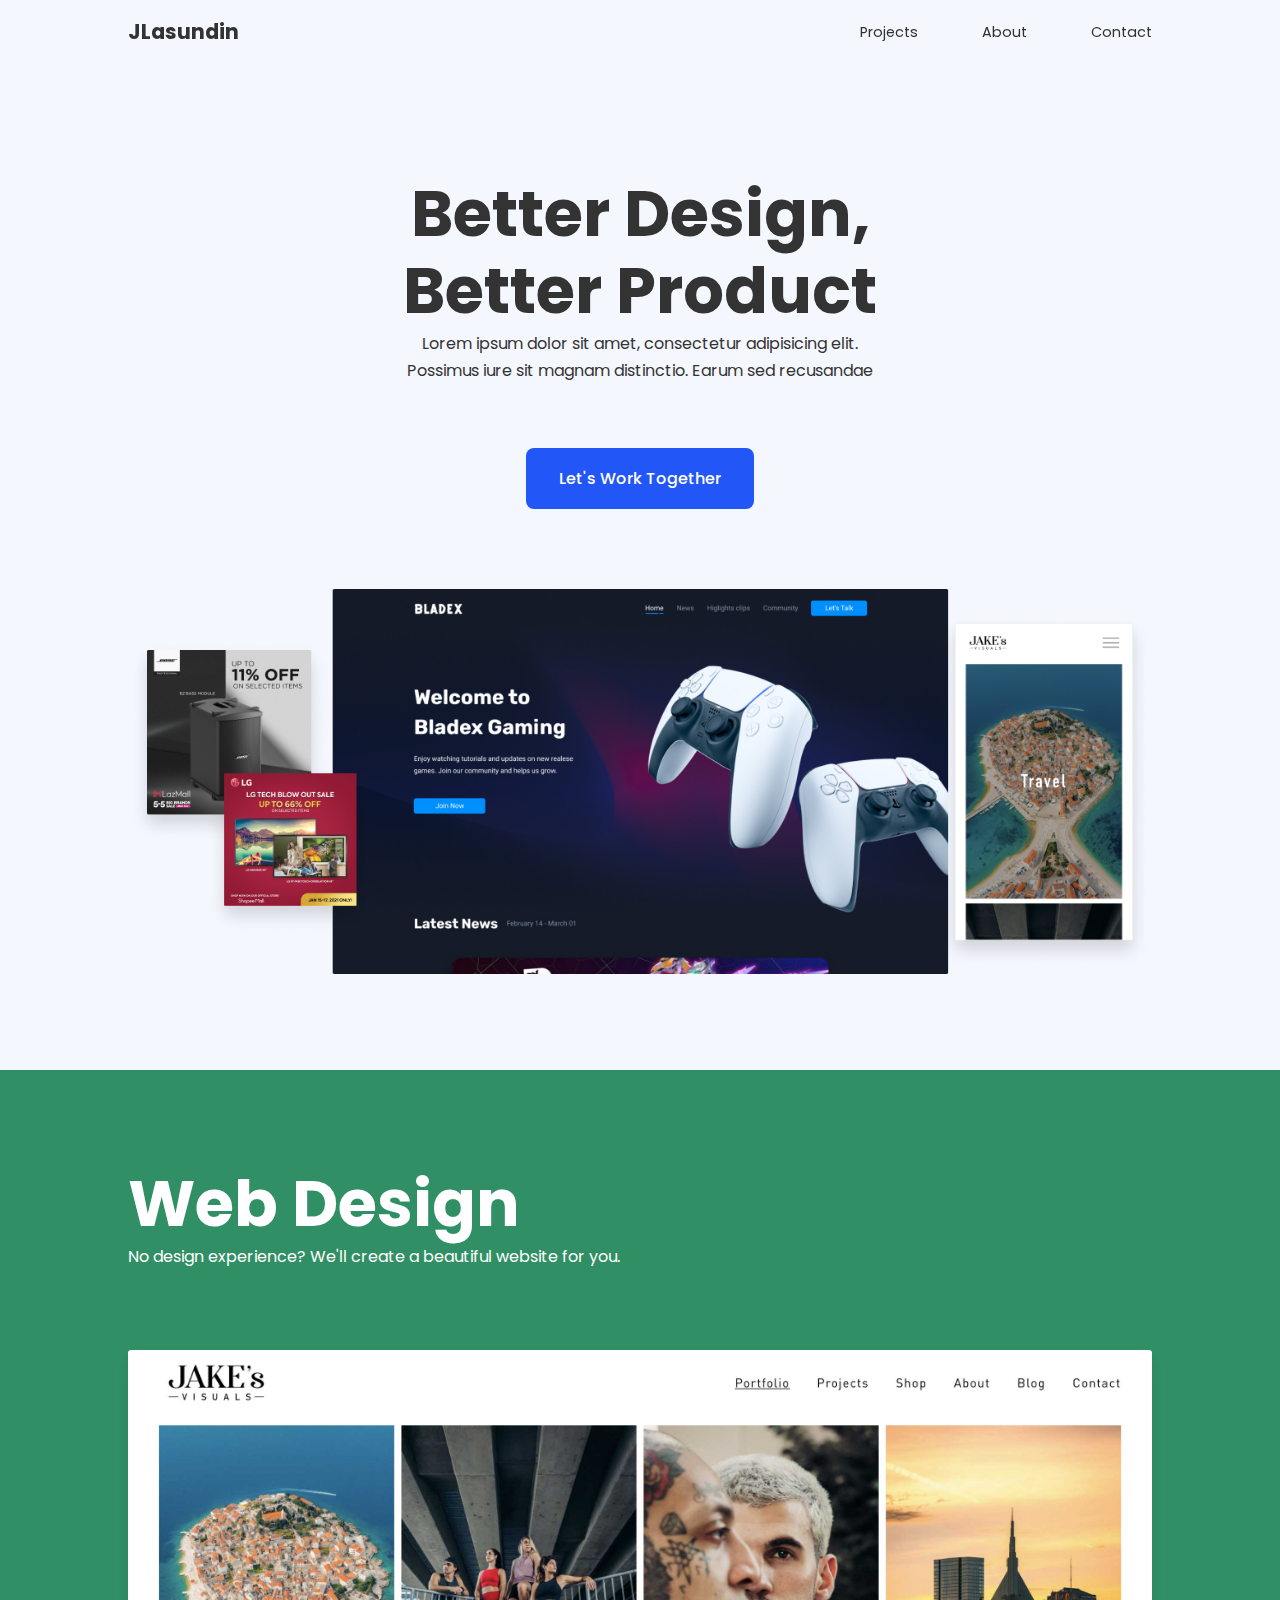
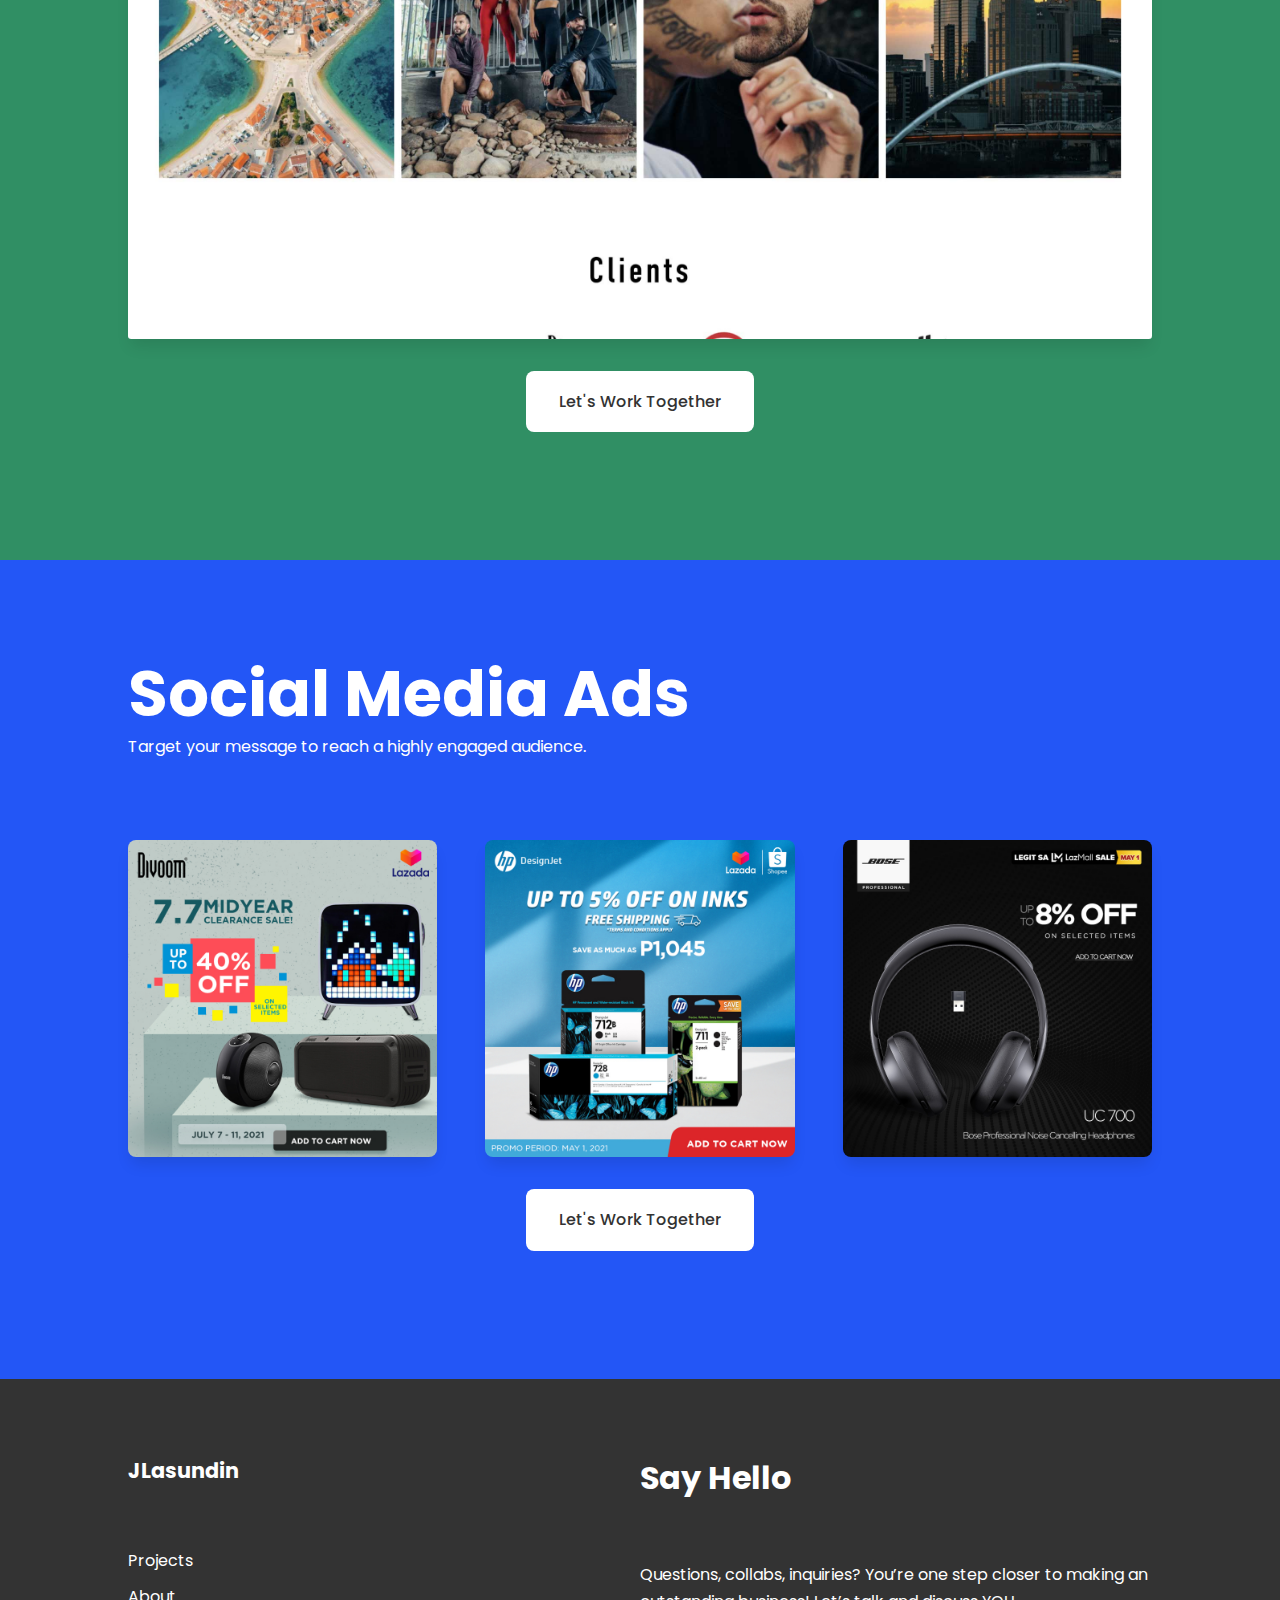
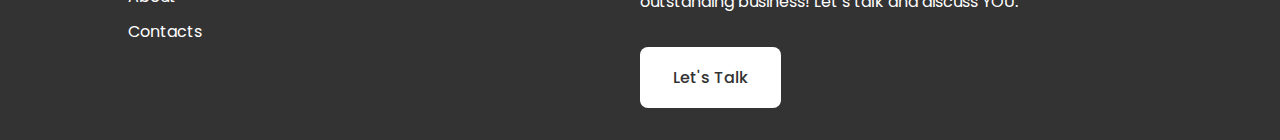
==== index.html @ a56ce5b4 "updated landing page" ====
<!DOCTYPE html>
<html lang="en">
<head>
    <meta charset="UTF-8">
    <meta http-equiv="X-UA-Compatible" content="IE=edge">
    <meta name="viewport" content="width=device-width, initial-scale=1.0">
    <title>Document</title>

<!-- Material Design Icons-->
<link rel="stylesheet" href="https://fonts.googleapis.com/css2?family=Material+Symbols+Outlined:opsz,wght,FILL,GRAD@20..48,100..700,0..1,-50..200" />

<!-- GOOGLE FONTS (POPPINS)-->
<link rel="preconnect" href="https://fonts.googleapis.com">
<link rel="preconnect" href="https://fonts.gstatic.com" crossorigin>
<link href="https://fonts.googleapis.com/css2?family=Poppins:wght@200;300;500;700;900&display=swap" rel="stylesheet">


<link rel="stylesheet" href="./style.css">
</head>
<body>
   <nav>
    <div class=" container navContainer">
        <a href="index.html"><h4>JLasundin</h4></a>
        <ul class="navMenu">
            <li><a href="pages/projects.html">Projects</a></li>
            <li><a href="pages/about.html">About</a></li>
            <li><a href="pages/contact.html">Contact</a></li>
        </ul>
        <button id="open-menu-btn">
            <span class="material-symbols-outlined">menu</span>
        </button>
        <button id="close-menu-btn">
            <span class="material-symbols-outlined">close</span>
        </button>
    </div>
   </nav>

<!--============================ END OF NAV BAR ==========================-->

<section class="heroSection">
    <div class="container heroContainer">
        <h1>Better Design,<br>Better Product</h1>
        <p>Lorem ipsum dolor sit amet, consectetur adipisicing elit.
            <br> Possimus iure sit magnam distinctio. Earum sed recusandae
        </p>
        <a href="pages/contact.html"
        class="btn btnPrimary">Let's Work Together </a>
        <img src="./images/Hero Image.png" alt="Hero Image">
        </div>
    </div>
</section>

<!--============================ END OF HEADER ==========================-->



<section class="webDesign">
    <div class="container webDesignContainer">
            <h1>Web Design</h1>
            <p>No design experience? We'll create a beautiful website for you.</p>
            <img src="./images/web-feat.jpg" alt="" >
        </div>
        <div class="btnCenter">
            <a href="pages/contact.html"
            class="btn">Let's Work Together </a>
            </div>
    </div>
</section>

<!--============================ END OF WEB DESIGN ==========================-->

<section class="socialMedia">
    <div class="container socialMedContainer">
        <div class="socialMedTitle">
            <h1>Social Media Ads</h1>
            <p>Target your message to reach a highly engaged audience.</p>
        </div>
        <div class="socialMediaCategories">
            <a href="#"> <img src="./images/social-feat-1.jpg" alt=""></a>
            <a href="#"> <img src="./images/social-feat-2.jpg" alt=""></a>
            <a href="#"> <img src="./images/social-feat-3.jpg" alt=""></a>
        </div>
        <div class="btnCenter">
        <a href="pages/contact.html"
        class="btn">Let's Work Together </a>
        </div>
    </div>
</section>

<!--============================ END OF SOCIAL MEDIA ADS ==========================-->

<footer class="footer">
    <div class="container footerContainer">
        <div class="footer-1">
            <a href="index.html" class="footerLogo"><h4>JLasundin</h4></a>
            <ul class="permalinks">
                <li><a href="./pages/projects.html">Projects</a></li>
                <li><a href="./pages/about.html">About</a></li>
                <li><a href="./pages/contact.html">Contacts</a></li>
            </ul>
        </div>
        <div class="footer-2">
            <h2>Say Hello</h2>
            <p>Questions, collabs, inquiries? You’re one step closer to making an outstanding business!
                Let’s talk and discuss YOU.</p>
            <a href="pages/contact.html" class="btn">Let's Talk</a>
        </div>
    </div>
</footer>
    <script src="./main.js"></script>
</body>
</html>
---- style.css ----
* {
    padding: 0;
    margin: 0;
    border: 0;
    outline: 0;
    text-decoration: none;
    list-style: none;
    box-sizing: border-box;
}

:root {
    --color-primary: #2356F6;
    --color-primaryLight: #5b84ff;
    --color-success: #00bf8e;
    --color-warning: #f7c94b;
    --color-danger: #f75842;
    --color-dangerVariant: rgba(247, 88, 66, 0.4);
    --color-white: #fff;
    --color-light: rgba(255, 255, 255, 0.7);
    --color-black: #333333;
    --color-bg: #F5F7FE;
    --color-bg1: #308f64;
    --color-bg2: #e1effd;

    --container-width-lg: 80%;
    --container-width-md: 90%;
    --container-width-sm: 94%;

    --transition: all 400ms ease;

}

body {
    font-family: 'Poppins', sans-serif;
    line-height: 1.7;
    color: var(--color-black);
    background: var(--color-bg);
}

.container {
    width: var(--container-width-lg);
    margin: 0 auto;
}

section {
    padding: 6rem 0;
}

section h2 {
    text-align: center;
    margin-bottom: 4rem;
}

h1, h2, h3, h4, h5 {
    line-height: 1.2;
}

h1 {
    font-size: 4rem;
}

h2 {
    font-size: 2rem;
}

h3 {
    font-size: 1.6rem;
}

h4 {
    font-size: 1.3rem;
}

h5 {
    font-size: 1rem;
}

a {
    color:  var(--color-black);
}

img {
    width: 100%;
    display: block;
    object-fit: cover;
}

.btn {
    display: inline-block;
    background-color: var(--color-white);
    color: var(--color-black);
    padding: 1rem 2rem;
    border: 1px solid transparent;
    font-weight: 500;
    border-radius: 0.5em;
    margin-top: 2rem;
    margin-bottom: 2rem;
    transition: var(--transition);
}

.btn:hover {
    background: transparent;
    color: var(--color-white);
    border-color:  var(--color-white);
}

.btnPrimary{
    background-color: var(--color-primary);
    color: var(--color-white);
    border-radius: 0.5em;
    margin-bottom: 5rem;
}

.btnPrimary:hover{
    background-color: var(--color-primaryLight);
}

/* ================================ NAVBAR ==============================*/

nav {
    background: transparent;
    width: 100%;
    height: 4rem;
    position: fixed;
    top: 0;
    z-index: 11;
}

/* change navbar style on scroll using javascript */

.window-scroll{
    background-color: var(--color-bg2);
    box-shadow: 0 1rem 2rem rgba (0, 0, 0, 0.2);
    transition: all 150ms ease;
}

.navContainer {
    height: 100%;
    display: flex;
    justify-content: space-between;
    align-items: center;
}

nav button {
    display: none;
}

.navMenu{
    display: flex;
    align-items: center;
    gap: 4rem;
}

.navMenu a {
    font-size: 0.9rem;
    transition: var(--transition);
}

.navMenu a:hover {
    color: var(--color-primary);
}

/* ====================== HEADER =======================*/

.heroSection {
    background-color: var(--color-bg);
}

.heroContainer {
    align-items: center;
    justify-content: center;
    text-align: center;
    margin-top: 5rem;
}

.heroContainer p {
    margin: 0 0 2rem;
}

/* ====================== Social Media Ads =======================*/

.socialMedia {
    background-color: var(--color-primary);
}

.socialMedTitle h1 {
    color: var(--color-white);
}

.socialMedTitle p {
    color: var(--color-white);
    margin-bottom: 5rem;
}

.socialMediaCategories {
    display: grid;
    grid-template-columns:repeat(3,1fr);
    gap: 3rem;
}

.socialMediaCategories img{
    border-radius: 0.5rem;
    box-shadow: 0px 10px 15px -3px rgba(0,0,0,0.1);
}

.socialMediaCategories img:hover{
    transform: scale(1.1);
    opacity: 0.5;
    transition: var(--transition);
}
.btnCenter {
    display: flex;
    align-items: center;
    justify-content: center;
}

/* ====================== Web Design =======================*/

.webDesign {
    background-color: var(--color-bg1);
}

.webDesignContainer h1 {
    color: var(--color-white);
}

.webDesignContainer p {
    color: var(--color-white);
    margin-bottom: 5rem;
}

.webDesignContainer img{
    border-radius: 0.2rem;
    box-shadow: 0px 10px 15px -3px rgba(0,0,0,0.1);
}

/* ====================== Footer =======================*/

.footer{
    background-color: var(--color-black);
    padding-top: 5rem;
    color: var(--color-white);
}

.footer  {
    width: 100%;
    height: 100%;
    color: var(--color-white);
}

.permalinks a{
    color: var(--color-white);
}

.permalinks a:hover{
    color: var(--color-light);
}

.permalinks li {
    margin-bottom: 0.5rem;
}

.footerContainer{
    display: grid;
    grid-template-columns: 1fr 1fr;
}

.footerLogo h4{
    color: var(--color-white);
    margin-bottom: 4rem;
}

.footer-2 h2 {
    margin-bottom: 4rem;
}

/* ==================== MEDIA QUERIES (TABLETS) ====================*/

@media screen and (max-width: 1024px) {
    .container {
        width: var(--container-width-md);
    }
    
    h1 {
        font-size: 3rem;
    }
    
    h2 {
        font-size: 2rem;
    }

    h3 {
        font-size: 1.5rem;
    }

    h4 {
        font-size: 1rem;
    }

/* ==================== NAVBAR ====================*/

    nav button {
    display: inline-block;
    background: transparent;
    font-size: 1.8rem;
    color: var(--color-black);
    cursor: pointer;
    }

    nav button#close-menu-btn {
        display: none;
    }

    .navMenu {
        position: fixed;
        top: 5rem;
        right: 5%;
        height: fit-content;
        width: 18rem;
        flex-direction: column;
        gap: 0;
        display: none;
    }

    .navMenu li {
        width: 100%;
        height: 5.8rem;
    }

    .navMenu li a {
        color: var(--color-white);
        background: var(--color-primary);
        box-shadow: 0px 10px 15px -3px rgba(0,0,0,0.1);
        width: 100%;
        height: 100%;
        display: grid;
        place-items: center;

    }

    .navMenu li a:hover {
        background: var(--color-primaryLight);
        color: var(--color-white);
    }


}

/* ==================== MEDIA QUERIES (mobile) ====================*/

@media screen and (max-width: 768px) {


    /* ==================== social media ads ====================*/

    .socialMedia {
        text-align: center;
    }

    .socialMediaCategories {
        grid-template-columns: 1fr;
        gap: 3rem;
    }

     /* ==================== web design ====================*/

     .webDesign {
        text-align: center;
    }

}
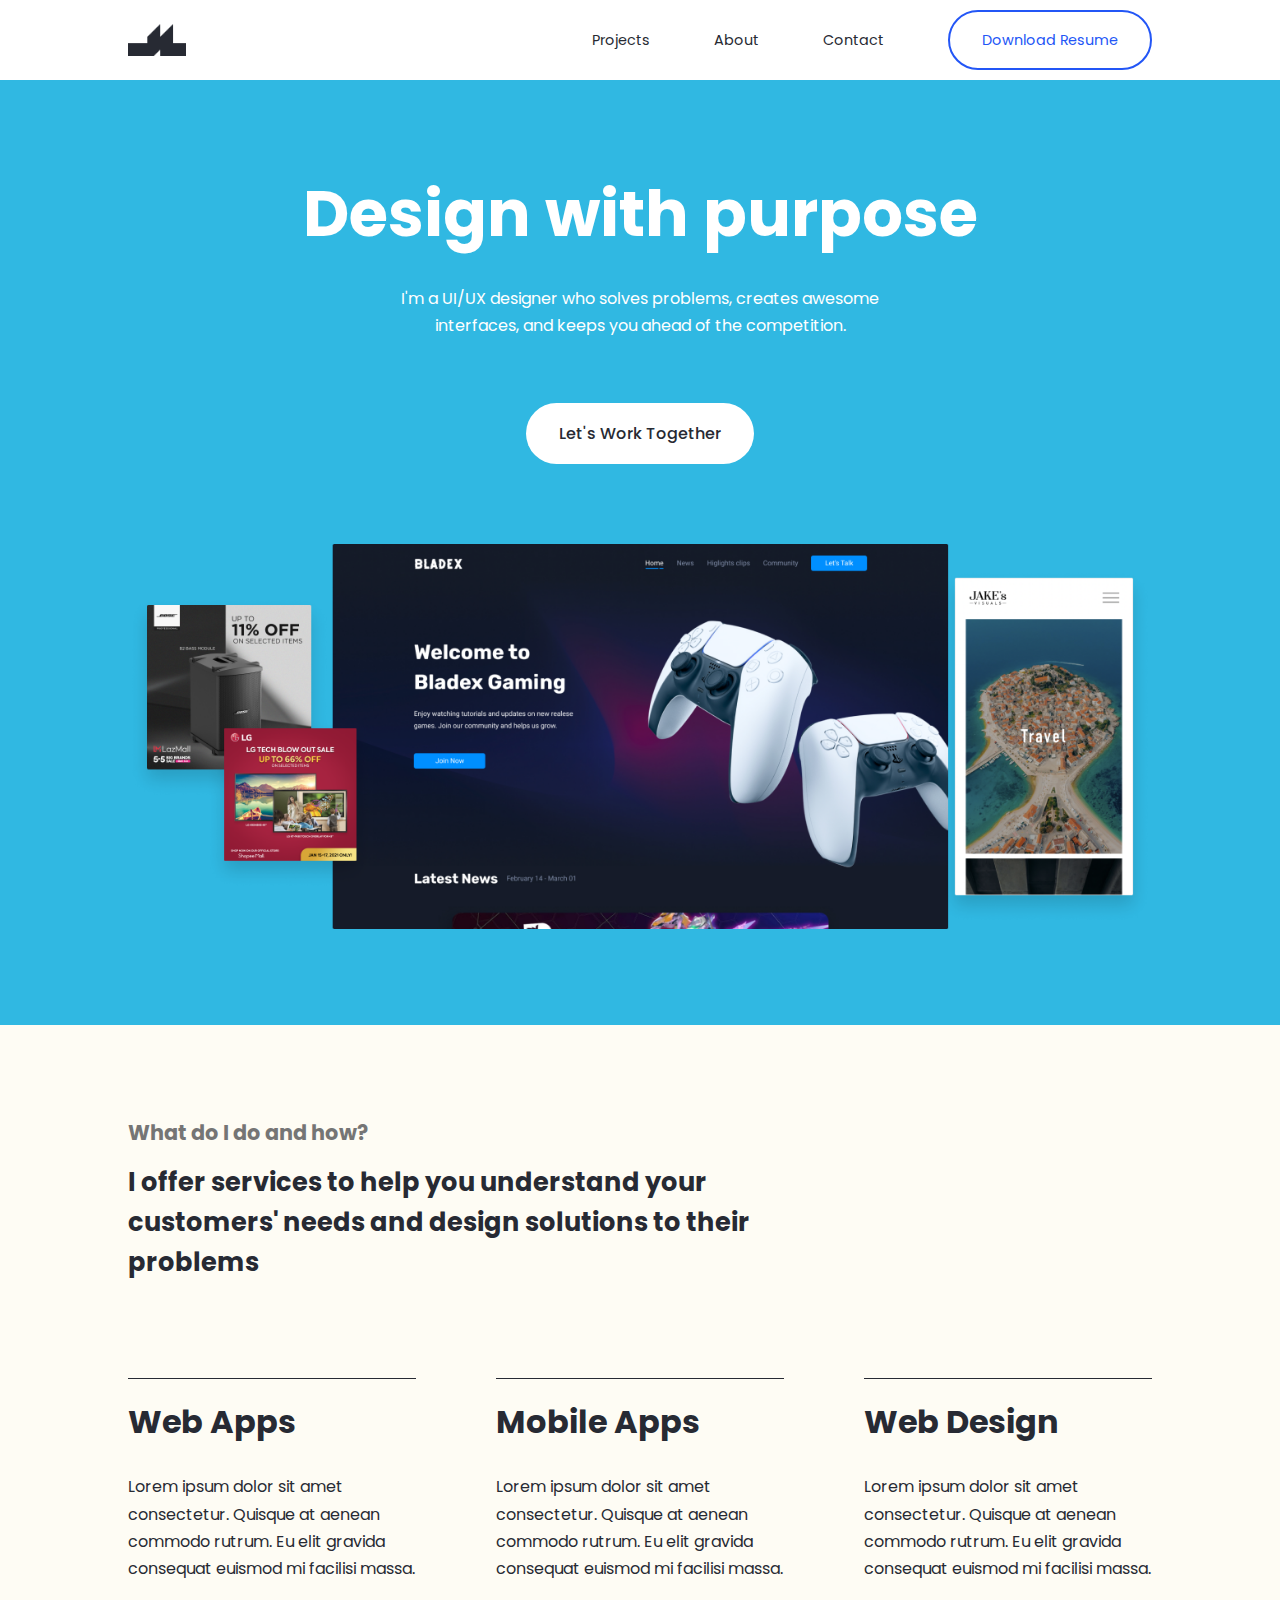
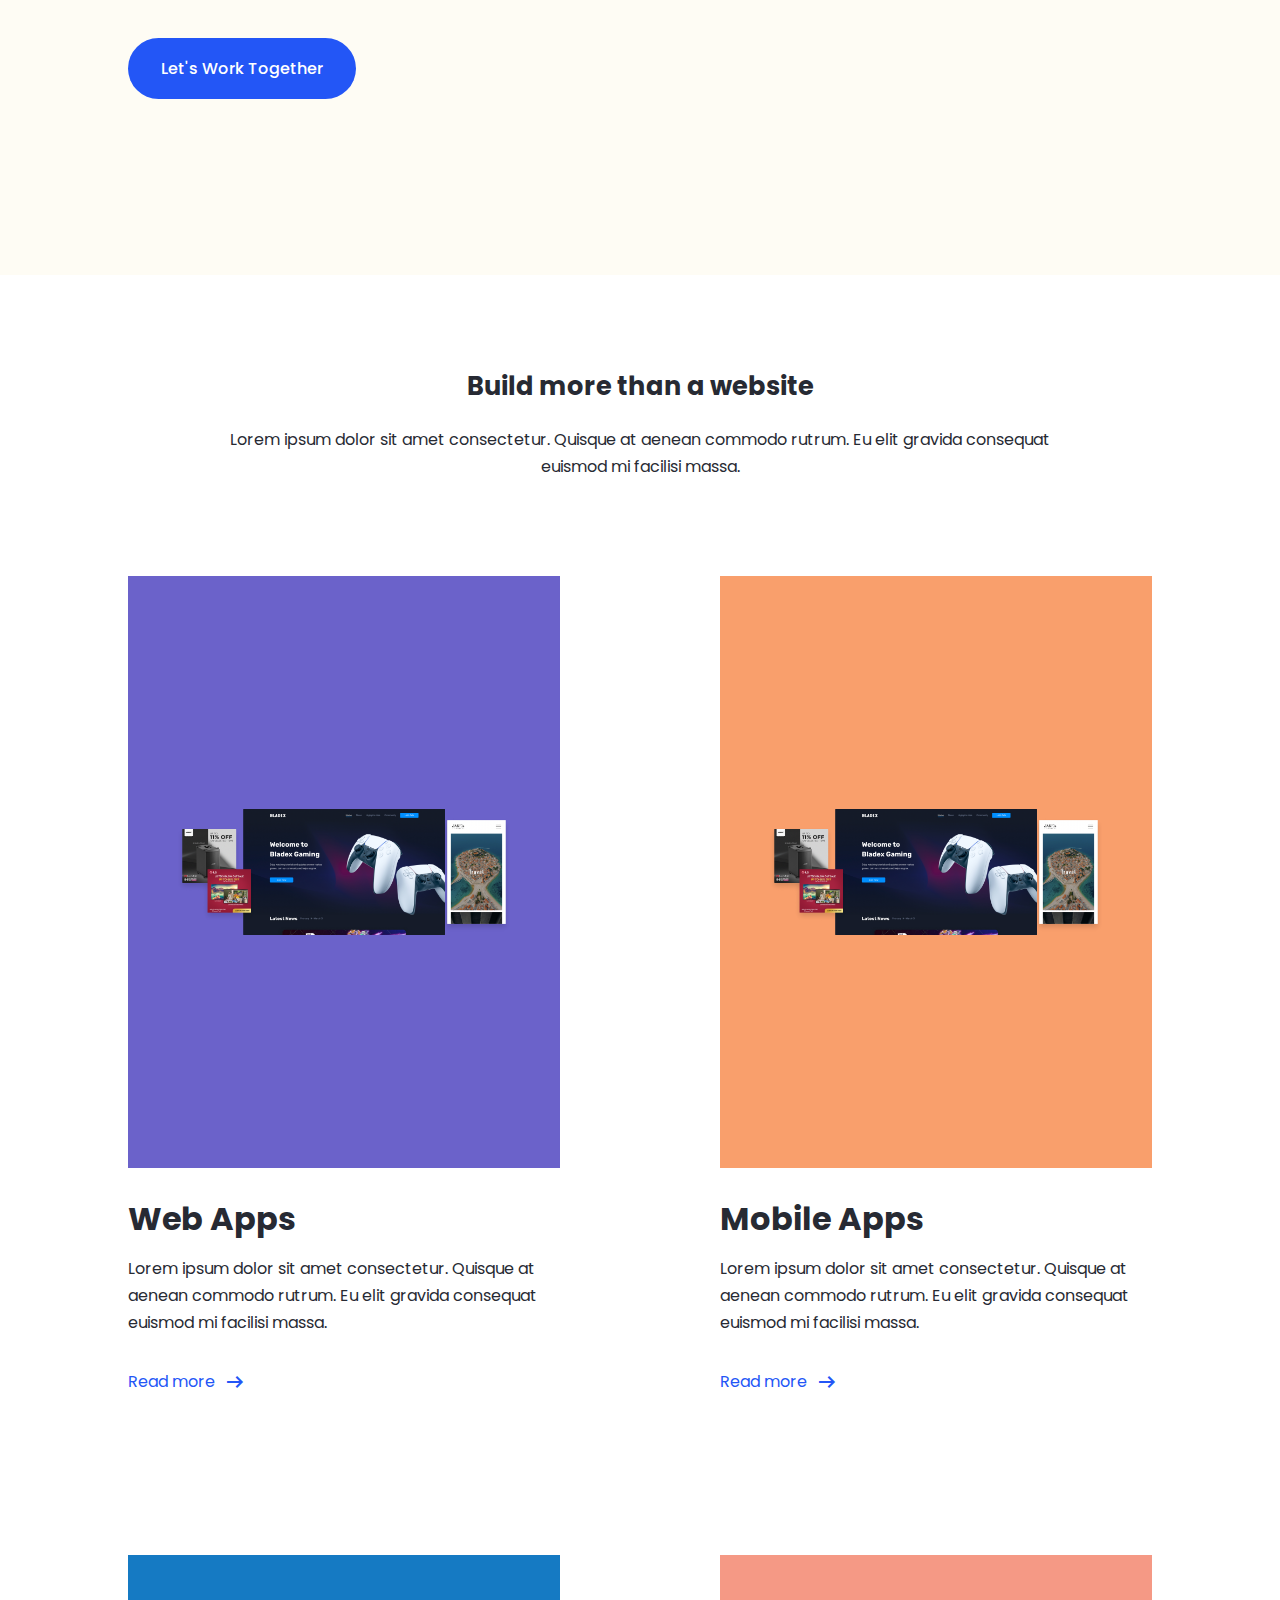
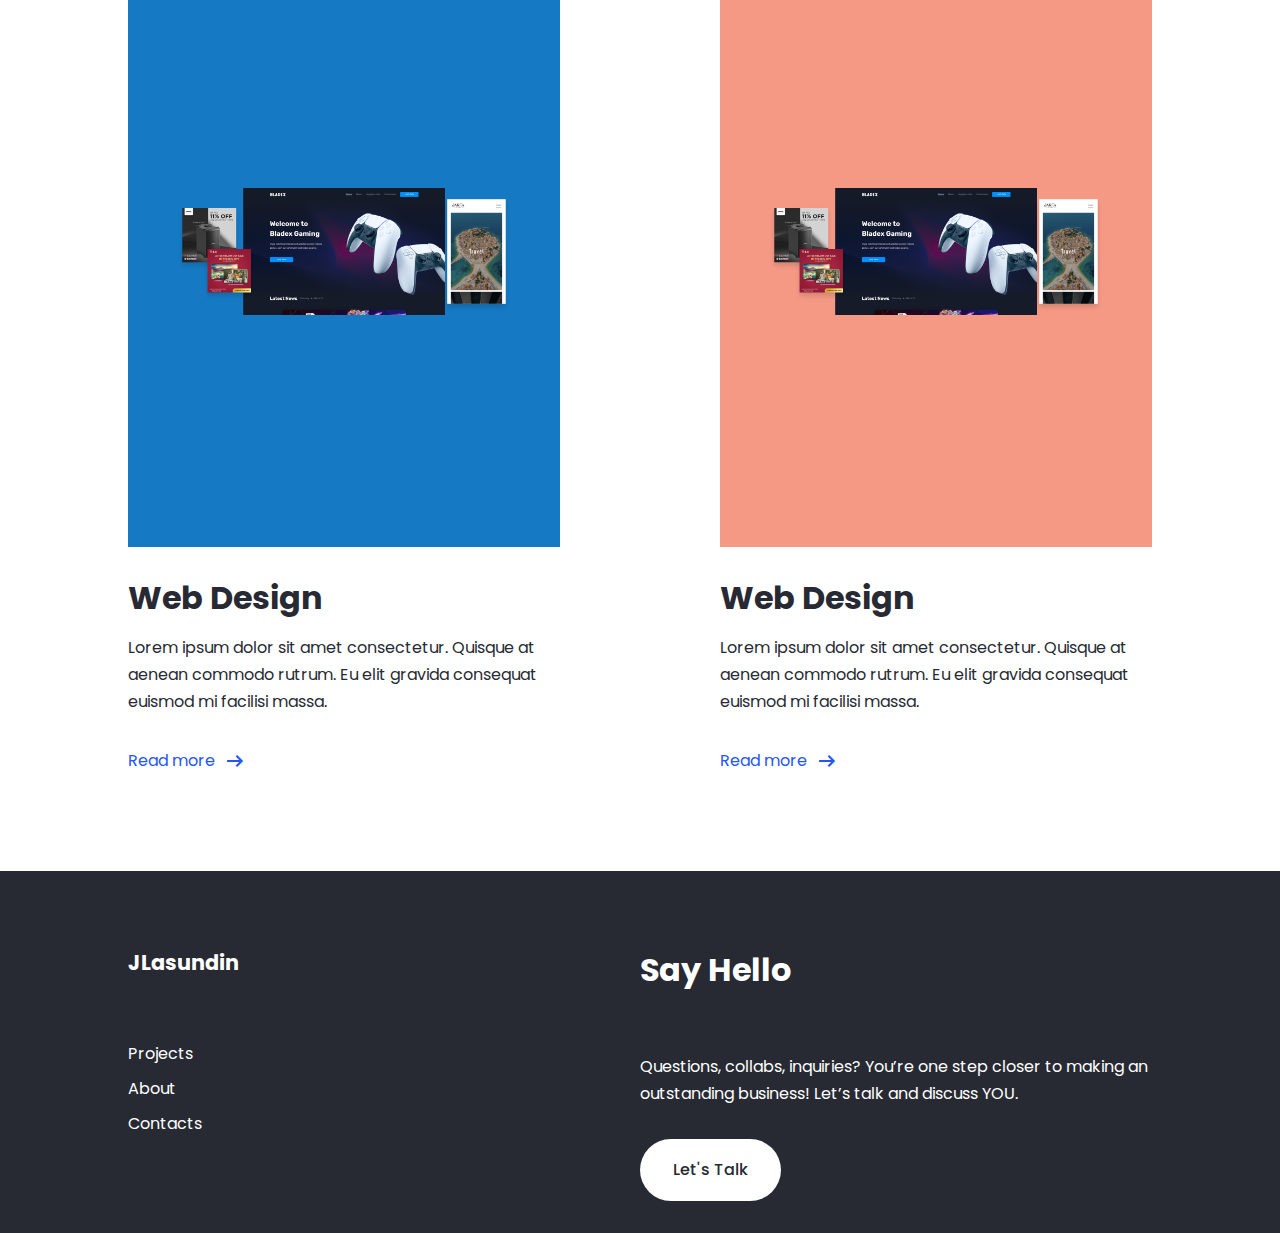
==== commit c9619095: "New Update 2023" ====
--- a/index.html
+++ b/index.html
@@ -4,7 +4,7 @@
     <meta charset="UTF-8">
     <meta http-equiv="X-UA-Compatible" content="IE=edge">
     <meta name="viewport" content="width=device-width, initial-scale=1.0">
-    <title>Document</title>
+    <title>Jude Lasundin Portfolio</title>
 
 <!-- Material Design Icons-->
 <link rel="stylesheet" href="https://fonts.googleapis.com/css2?family=Material+Symbols+Outlined:opsz,wght,FILL,GRAD@20..48,100..700,0..1,-50..200" />
@@ -20,12 +20,19 @@
 <body>
    <nav>
     <div class=" container navContainer">
-        <a href="index.html"><h4>JLasundin</h4></a>
+            <a 
+                href="index.html">
+                <img src="./images/logo.png" 
+                alt="JudeLasundin">
+            </a>
         <ul class="navMenu">
             <li><a href="pages/projects.html">Projects</a></li>
             <li><a href="pages/about.html">About</a></li>
             <li><a href="pages/contact.html">Contact</a></li>
+            <a href="Files/JONATHAN S. LASUNDIN - RESUME 1.pdf" download
+                class="btnDownload">Download Resume</a>
         </ul>
+        
         <button id="open-menu-btn">
             <span class="material-symbols-outlined">menu</span>
         </button>
@@ -39,12 +46,12 @@
 
 <section class="heroSection">
     <div class="container heroContainer">
-        <h1>Better Design,<br>Better Product</h1>
-        <p>Lorem ipsum dolor sit amet, consectetur adipisicing elit.
-            <br> Possimus iure sit magnam distinctio. Earum sed recusandae
+        <h1>Design with purpose</h1>
+        <p>I'm a UI/UX designer who solves problems, creates awesome 
+            <br>interfaces, and keeps you ahead of the competition.
         </p>
         <a href="pages/contact.html"
-        class="btn btnPrimary">Let's Work Together </a>
+        class="btn btnTertiary">Let's Work Together </a>
         <img src="./images/Hero Image.png" alt="Hero Image">
         </div>
     </div>
@@ -52,42 +59,100 @@
 
 <!--============================ END OF HEADER ==========================-->
 
+<section class="skills">
+    <div class="container skillsContainer">
+        <div class="skillsTop">
+            <h4>What do I do and how?</h4>
+            <h3>I offer services to help you understand your customers' needs and design solutions to their problems</h3>
+        </div>
+        <div class="skillsBottom">
+            <article class="skillList">
+                <h2>Web Apps</h2>
+                <p>Lorem ipsum dolor sit amet consectetur. Quisque at aenean commodo rutrum. Eu elit gravida consequat euismod mi facilisi massa. </p>
+            </article>
 
+            <article class="skillList">
+                <h2>Mobile Apps</h2>
+                <p>Lorem ipsum dolor sit amet consectetur. Quisque at aenean commodo rutrum. Eu elit gravida consequat euismod mi facilisi massa. </p>
+            </article>
 
-<section class="webDesign">
-    <div class="container webDesignContainer">
-            <h1>Web Design</h1>
-            <p>No design experience? We'll create a beautiful website for you.</p>
-            <img src="./images/web-feat.jpg" alt="" >
+            <article class="skillList">
+                <h2>Web Design</h2>
+                <p>Lorem ipsum dolor sit amet consectetur. Quisque at aenean commodo rutrum. Eu elit gravida consequat euismod mi facilisi massa. </p>
+            </article>
         </div>
-        <div class="btnCenter">
-            <a href="pages/contact.html"
-            class="btn">Let's Work Together </a>
-            </div>
+        <a href="pages/contact.html"
+        class="btn btnPrimary">Let's Work Together </a>
     </div>
 </section>
 
-<!--============================ END OF WEB DESIGN ==========================-->
 
-<section class="socialMedia">
-    <div class="container socialMedContainer">
-        <div class="socialMedTitle">
-            <h1>Social Media Ads</h1>
-            <p>Target your message to reach a highly engaged audience.</p>
+<!--============================ END OF SKILL LIST==========================-->
+
+<section class="projects">
+    <div class="container projectsContainer">
+        <div class="projectsTop">
+            <h3>Build more than a website</h3>
+            <p>Lorem ipsum dolor sit amet consectetur. Quisque at aenean commodo rutrum. Eu elit gravida consequat euismod mi facilisi massa. </p>
         </div>
-        <div class="socialMediaCategories">
-            <a href="#"> <img src="./images/social-feat-1.jpg" alt=""></a>
-            <a href="#"> <img src="./images/social-feat-2.jpg" alt=""></a>
-            <a href="#"> <img src="./images/social-feat-3.jpg" alt=""></a>
-        </div>
-        <div class="btnCenter">
-        <a href="pages/contact.html"
-        class="btn">Let's Work Together </a>
+        <div class="projectsBottom">
+
+            <article class="projectList">
+                <div class="imageWrap wrapPurple">
+                    <img src="./images/Hero Image.png" alt="Hero Image">
+                </div>
+                <h2>Web Apps</h2>
+                <p>Lorem ipsum dolor sit amet consectetur. Quisque at aenean commodo rutrum. Eu elit gravida consequat euismod mi facilisi massa. </p>
+                <a href="#">Read more
+                    <span class="material-symbols-outlined">
+                        arrow_right_alt
+                    </span>
+                </a>
+            </article>
+
+            <article class="projectList">
+                <div class="imageWrap wrapOrange">
+                    <img src="./images/Hero Image.png" alt="Hero Image">
+                </div>
+                <h2>Mobile Apps</h2>
+                <p>Lorem ipsum dolor sit amet consectetur. Quisque at aenean commodo rutrum. Eu elit gravida consequat euismod mi facilisi massa. </p>
+                <a href="#">Read more
+                    <span class="material-symbols-outlined">
+                        arrow_right_alt
+                     </span>
+                </a>
+            </article>
+
+            <article class="projectList">
+                <div class="imageWrap wrapBlue">
+                    <img src="./images/Hero Image.png" alt="Hero Image">
+                </div>
+                <h2>Web Design</h2>
+                <p>Lorem ipsum dolor sit amet consectetur. Quisque at aenean commodo rutrum. Eu elit gravida consequat euismod mi facilisi massa. </p>
+                <a href="#">Read more 
+                    <span class="material-symbols-outlined">
+                    arrow_right_alt
+                    </span> 
+                </a>
+            </article>
+
+            <article class="projectList">
+                <div class="imageWrap wrapPeach">
+                    <img src="./images/Hero Image.png" alt="Hero Image">
+                </div>
+                <h2>Web Design</h2>
+                <p>Lorem ipsum dolor sit amet consectetur. Quisque at aenean commodo rutrum. Eu elit gravida consequat euismod mi facilisi massa. </p>
+                <a href="#">Read more
+                    <span class="material-symbols-outlined">
+                        arrow_right_alt
+                    </span>
+                </a>
+            </article>
         </div>
     </div>
 </section>
 
-<!--============================ END OF SOCIAL MEDIA ADS ==========================-->
+<!--============================ END OF PROJECTS ==========================-->
 
 <footer class="footer">
     <div class="container footerContainer">
--- a/style.css
+++ b/style.css
@@ -17,9 +17,9 @@
     --color-dangerVariant: rgba(247, 88, 66, 0.4);
     --color-white: #fff;
     --color-light: rgba(255, 255, 255, 0.7);
-    --color-black: #333333;
-    --color-bg: #F5F7FE;
-    --color-bg1: #308f64;
+    --color-black: #272A33;
+    --color-bg: #30B8E2;
+    --color-bg1: #FEFCF4;
     --color-bg2: #e1effd;
 
     --container-width-lg: 80%;
@@ -44,11 +44,6 @@
 
 section {
     padding: 6rem 0;
-}
-
-section h2 {
-    text-align: center;
-    margin-bottom: 4rem;
 }
 
 h1, h2, h3, h4, h5 {
@@ -92,7 +87,7 @@
     padding: 1rem 2rem;
     border: 1px solid transparent;
     font-weight: 500;
-    border-radius: 0.5em;
+    border-radius: 50em;
     margin-top: 2rem;
     margin-bottom: 2rem;
     transition: var(--transition);
@@ -107,7 +102,7 @@
 .btnPrimary{
     background-color: var(--color-primary);
     color: var(--color-white);
-    border-radius: 0.5em;
+    border-radius: 50em;
     margin-bottom: 5rem;
 }
 
@@ -115,12 +110,36 @@
     background-color: var(--color-primaryLight);
 }
 
+.btnSecondary{
+    background-color: var(--color-primary);
+    color: var(--color-white);
+    border-radius: 50em;
+    margin-bottom: 5rem;
+    margin-bottom: 5rem;
+}
+
+.btnSecondary:hover{
+    background-color: var(--color-primaryLight);
+}
+
+.btnTertiary{
+    background-color: var(--color-white);
+    color: var(--color-black);
+    border-radius: 50em;
+    margin-bottom: 5rem;
+}
+
+.btnTertiary:hover{
+    background-color: var(--color-primaryLight);
+}
+
+
 /* ================================ NAVBAR ==============================*/
 
 nav {
-    background: transparent;
+    background-color: var(--color-white);
     width: 100%;
-    height: 4rem;
+    height: 5rem;
     position: fixed;
     top: 0;
     z-index: 11;
@@ -139,6 +158,8 @@
     display: flex;
     justify-content: space-between;
     align-items: center;
+    padding-top: 1rem;
+    padding-bottom: 1rem;
 }
 
 nav button {
@@ -156,14 +177,43 @@
     transition: var(--transition);
 }
 
-.navMenu a:hover {
+.navMenu li :hover {
     color: var(--color-primary);
 }
 
-/* ====================== HEADER =======================*/
+.navContainer img{
+    height: 2rem;
+}
+
+
+.btnDownload {
+    border-color: var(--color-primary);
+    border-style: solid;
+    border-width: 2px;
+    background-color: transparent;
+    color: var(--color-primary);
+    padding: 1rem 2rem;
+    border-radius: 50em;
+    transition: var(--transition);
+}
+
+.btnDownload:hover {
+    background-color: var(--color-primary);
+}
+
+.btnDownload a:hover {
+    color: var(--color-white);
+}
+
+
+/* ====================== Hero Section =======================*/
 
 .heroSection {
     background-color: var(--color-bg);
+}
+
+.heroSection h1, p{
+    color: var(--color-white);
 }
 
 .heroContainer {
@@ -174,65 +224,108 @@
 }
 
 .heroContainer p {
-    margin: 0 0 2rem;
-}
-
-/* ====================== Social Media Ads =======================*/
-
-.socialMedia {
-    background-color: var(--color-primary);
-}
-
-.socialMedTitle h1 {
-    color: var(--color-white);
-}
-
-.socialMedTitle p {
-    color: var(--color-white);
-    margin-bottom: 5rem;
-}
-
-.socialMediaCategories {
+    margin: 2rem 0 2rem;
+}
+
+/* ====================== Skills Section =======================*/
+
+.skills {
+    background-color: var(--color-bg1);
+}
+
+.skills p {
+    color: var(--color-black);
+}
+
+.skills h3 {
+    margin-bottom: 6rem;
+    line-height: 2.5rem;
+}
+
+.skills h4 {
+    margin-bottom: 1rem;
+    color:#757575;
+}
+.skills h2{
+    margin-bottom: 2rem;
+}
+.skillsTop {
+    width: 70%;
+}
+
+.skillsBottom {
     display: grid;
-    grid-template-columns:repeat(3,1fr);
-    gap: 3rem;
-}
-
-.socialMediaCategories img{
-    border-radius: 0.5rem;
-    box-shadow: 0px 10px 15px -3px rgba(0,0,0,0.1);
-}
-
-.socialMediaCategories img:hover{
-    transform: scale(1.1);
-    opacity: 0.5;
-    transition: var(--transition);
-}
-.btnCenter {
+    grid-template-columns: repeat(3,1fr);
+    gap: 5rem;
+}
+
+.skillList {
+    border-top: 1.5px solid var(--color-black);
+    padding-top: 1.5rem;
+    padding-bottom: 1.5rem;
+}
+
+/* ====================== Projects Section =======================*/
+
+.projects {
+    background-color: var(--color-white);
+}
+
+.projects p {
+    color: var(--color-black);
+    margin: 1rem 0;
+}
+
+.projectList a {
+    display: flex;
+    margin-top: 2rem;
+    color: var(--color-primary);
+    align-items: center;
+    gap: 0.5rem;
+}
+
+.projectsTop {
+    text-align: center;
+    padding: 0 5rem 5rem;
+}
+
+.projectsTop h3 {
+    margin-bottom: 1.5rem;
+}
+
+.projectsBottom {
+    display: grid;
+    grid-template-columns: repeat(2,1fr);
+    gap: 10rem;
+}
+
+.imageWrap {
     display: flex;
     align-items: center;
-    justify-content: center;
-}
-
-/* ====================== Web Design =======================*/
-
-.webDesign {
-    background-color: var(--color-bg1);
-}
-
-.webDesignContainer h1 {
-    color: var(--color-white);
-}
-
-.webDesignContainer p {
-    color: var(--color-white);
-    margin-bottom: 5rem;
-}
-
-.webDesignContainer img{
-    border-radius: 0.2rem;
-    box-shadow: 0px 10px 15px -3px rgba(0,0,0,0.1);
-}
+    width: 100%;
+    height: 37rem;
+    padding: 3rem 3rem;
+    background-color: #00bf8e;
+    margin-bottom: 2rem;
+}
+
+.wrapPurple {
+    background-color: #6B62CA;
+}
+
+.wrapOrange {
+    background-color: #F99F6C;
+}
+
+.wrapBlue {
+    background-color: #157AC3;
+}
+
+.wrapPeach{
+    background-color: #F59985;
+}
+
+
 
 /* ====================== Footer =======================*/
 
@@ -346,6 +439,10 @@
 
 }
 
+
+
+
+
 /* ==================== MEDIA QUERIES (mobile) ====================*/
 
 @media screen and (max-width: 768px) {
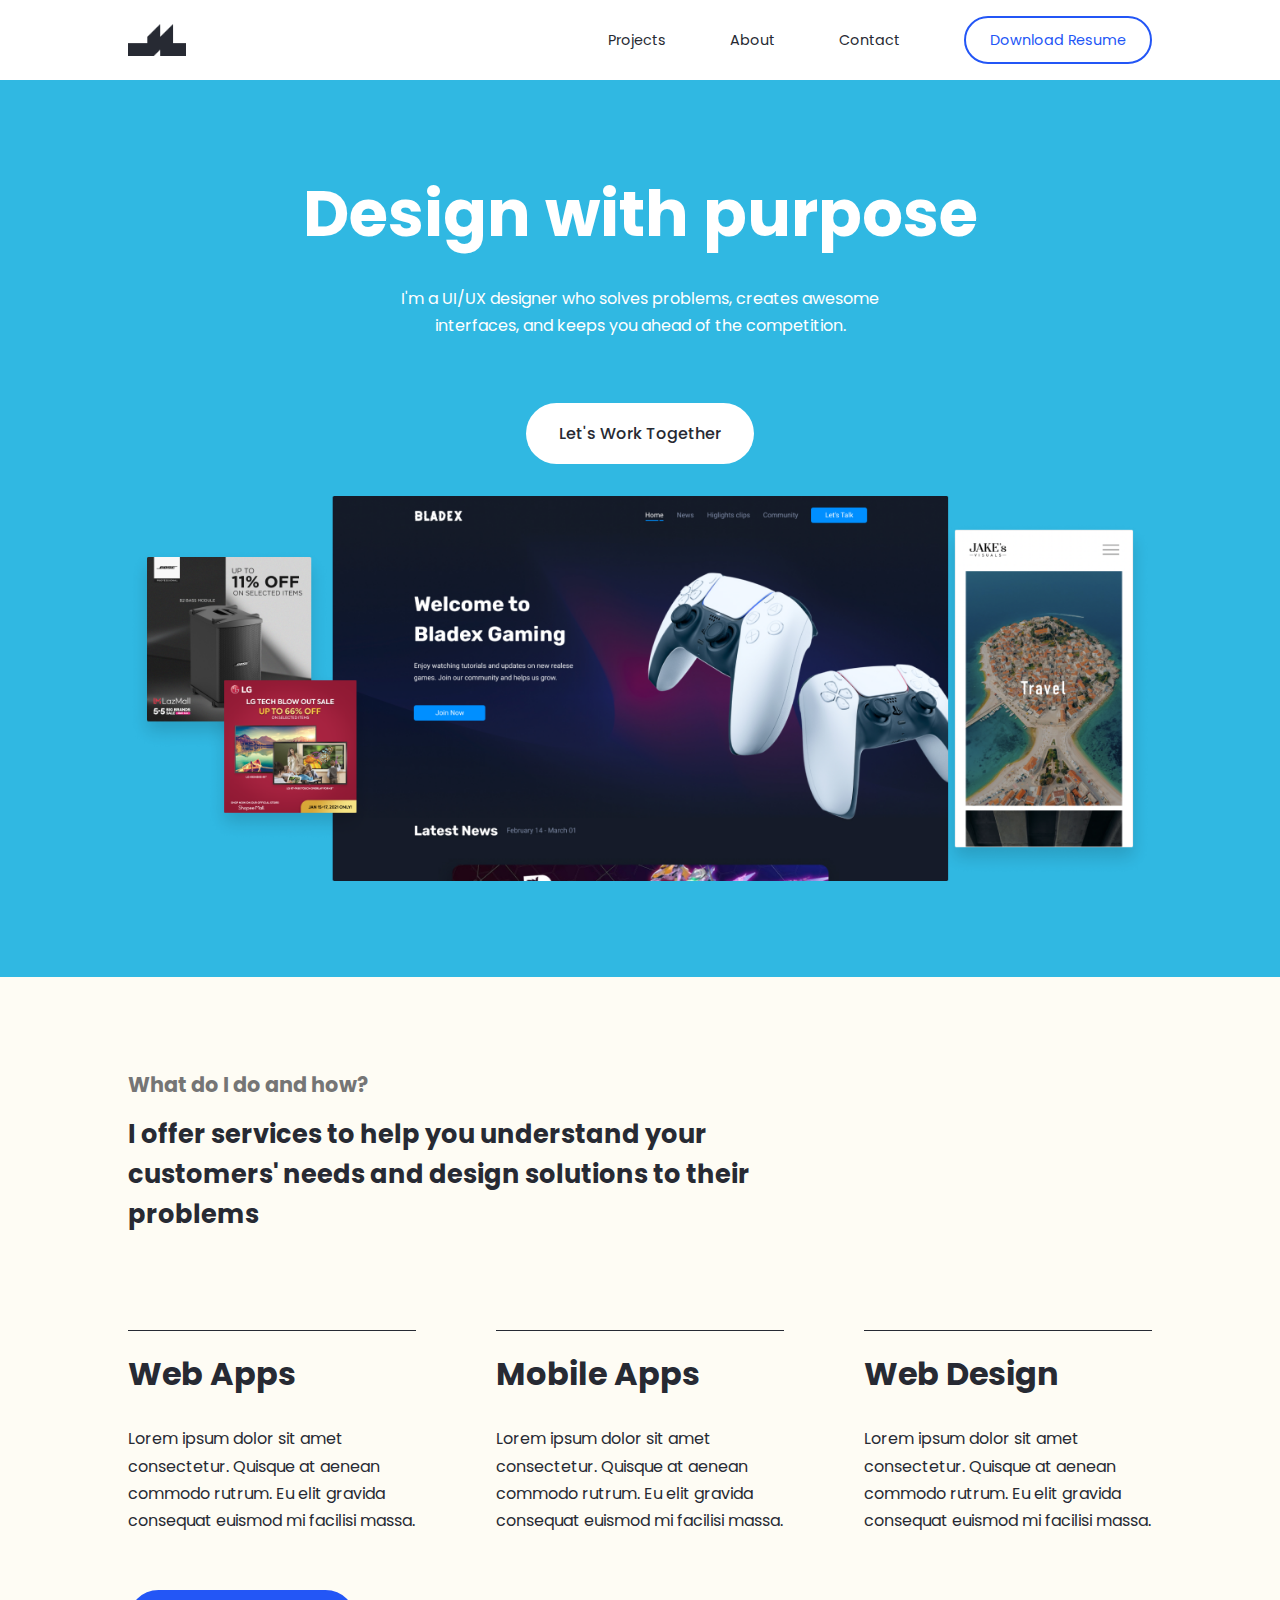
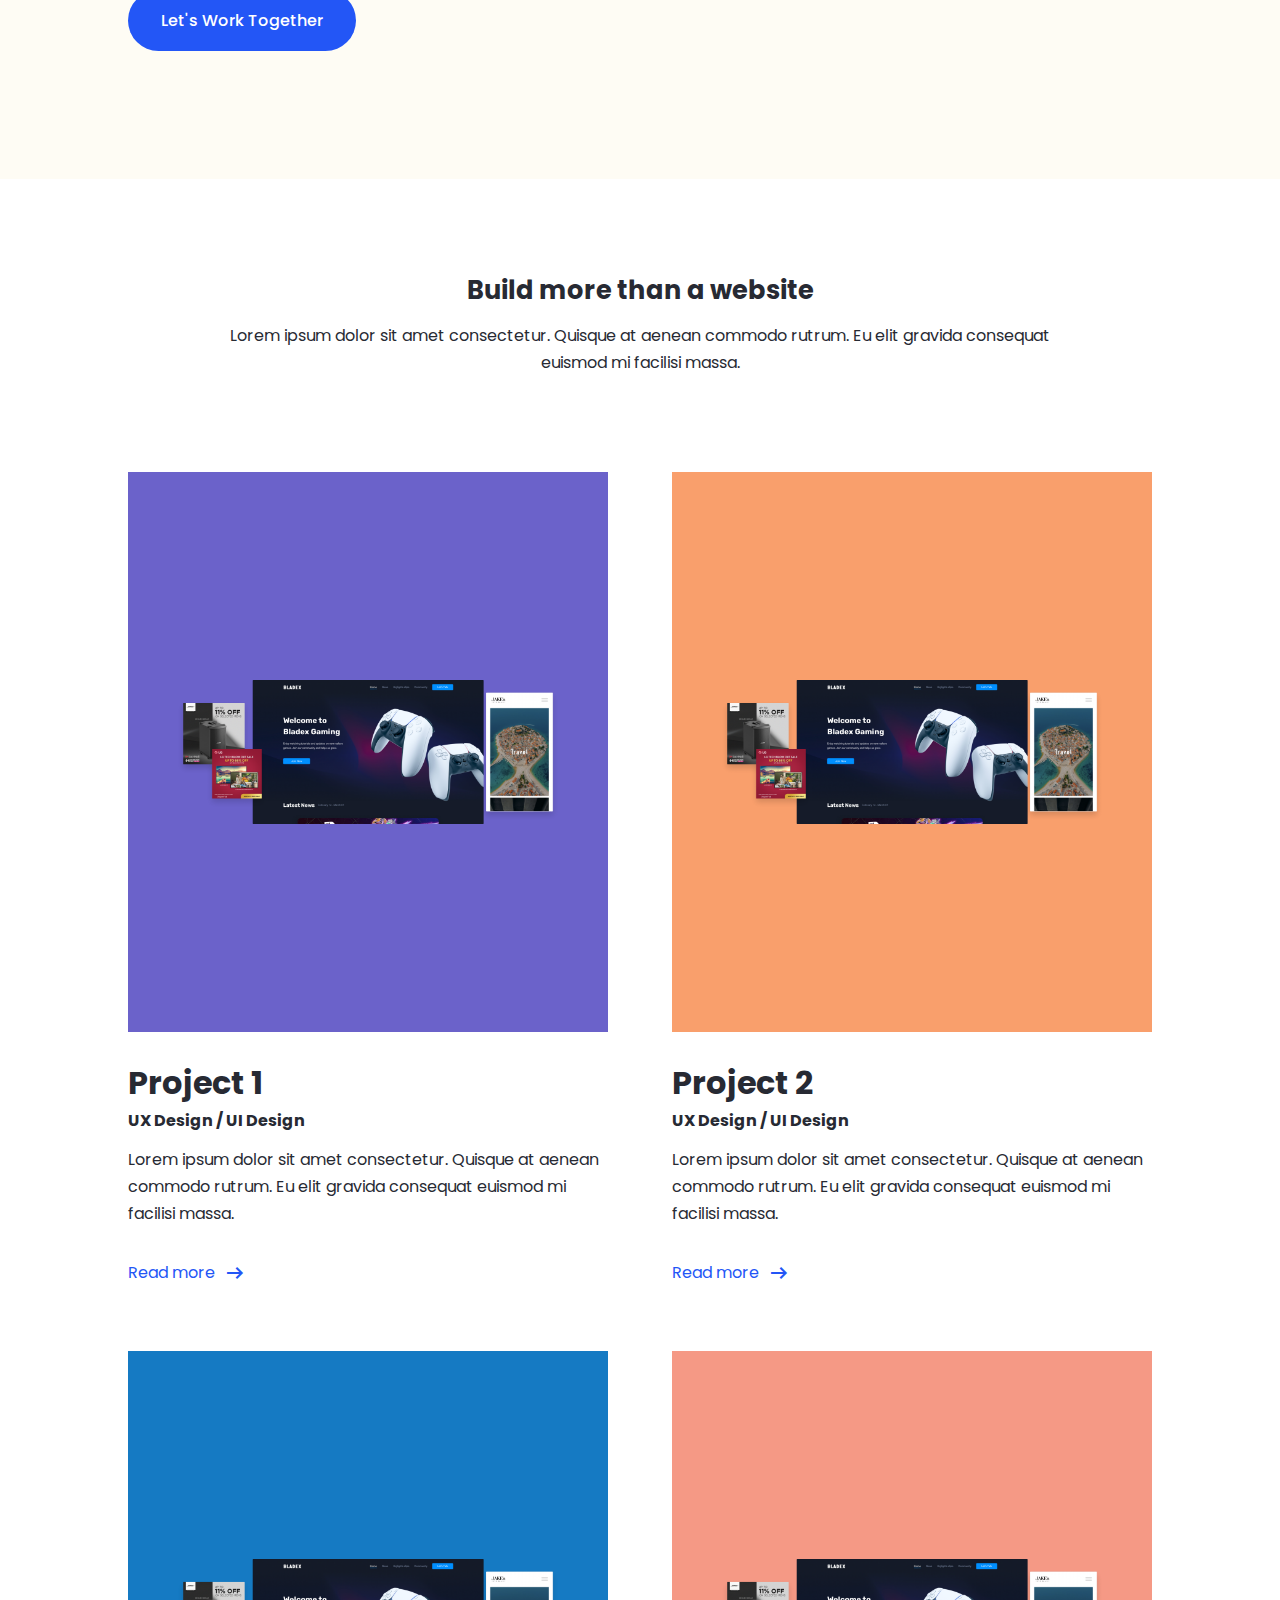
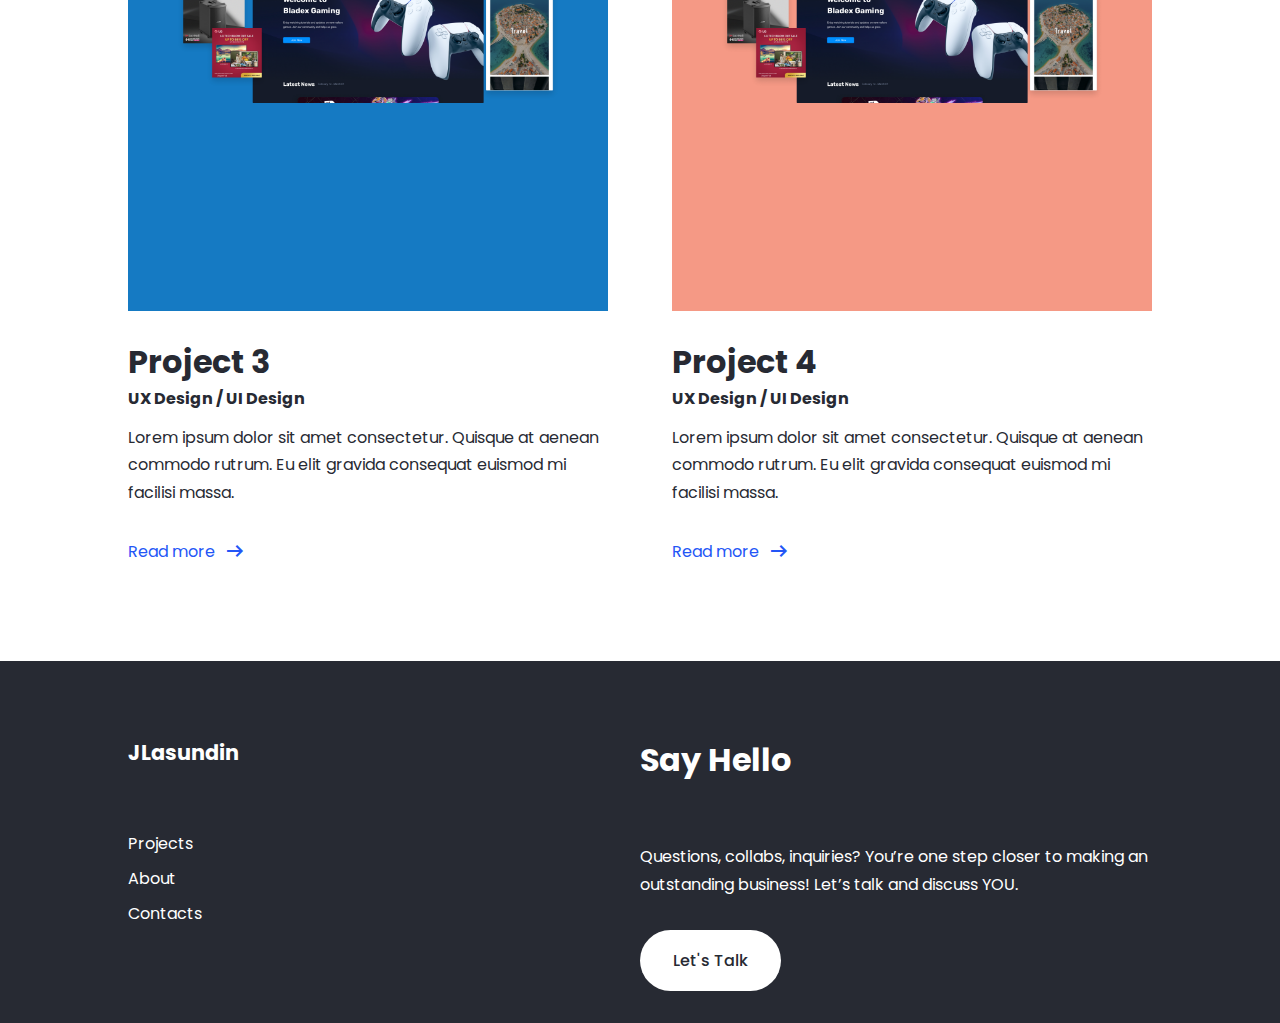
==== commit 91f2ce93: "Fixed Download Button" ====
--- a/index.html
+++ b/index.html
@@ -101,7 +101,8 @@
                 <div class="imageWrap wrapPurple">
                     <img src="./images/Hero Image.png" alt="Hero Image">
                 </div>
-                <h2>Web Apps</h2>
+                <h2>Project 1</h2>
+                <h5>UX Design / UI Design</h5>
                 <p>Lorem ipsum dolor sit amet consectetur. Quisque at aenean commodo rutrum. Eu elit gravida consequat euismod mi facilisi massa. </p>
                 <a href="#">Read more
                     <span class="material-symbols-outlined">
@@ -114,7 +115,8 @@
                 <div class="imageWrap wrapOrange">
                     <img src="./images/Hero Image.png" alt="Hero Image">
                 </div>
-                <h2>Mobile Apps</h2>
+                <h2>Project 2</h2>
+                <h5>UX Design / UI Design</h5>
                 <p>Lorem ipsum dolor sit amet consectetur. Quisque at aenean commodo rutrum. Eu elit gravida consequat euismod mi facilisi massa. </p>
                 <a href="#">Read more
                     <span class="material-symbols-outlined">
@@ -127,7 +129,8 @@
                 <div class="imageWrap wrapBlue">
                     <img src="./images/Hero Image.png" alt="Hero Image">
                 </div>
-                <h2>Web Design</h2>
+                <h2>Project 3</h2>
+                <h5>UX Design / UI Design</h5>
                 <p>Lorem ipsum dolor sit amet consectetur. Quisque at aenean commodo rutrum. Eu elit gravida consequat euismod mi facilisi massa. </p>
                 <a href="#">Read more 
                     <span class="material-symbols-outlined">
@@ -140,7 +143,8 @@
                 <div class="imageWrap wrapPeach">
                     <img src="./images/Hero Image.png" alt="Hero Image">
                 </div>
-                <h2>Web Design</h2>
+                <h2>Project 4</h2>
+                <h5>UX Design / UI Design</h5>
                 <p>Lorem ipsum dolor sit amet consectetur. Quisque at aenean commodo rutrum. Eu elit gravida consequat euismod mi facilisi massa. </p>
                 <a href="#">Read more
                     <span class="material-symbols-outlined">
--- a/style.css
+++ b/style.css
@@ -102,8 +102,6 @@
 .btnPrimary{
     background-color: var(--color-primary);
     color: var(--color-white);
-    border-radius: 50em;
-    margin-bottom: 5rem;
 }
 
 .btnPrimary:hover{
@@ -113,9 +111,6 @@
 .btnSecondary{
     background-color: var(--color-primary);
     color: var(--color-white);
-    border-radius: 50em;
-    margin-bottom: 5rem;
-    margin-bottom: 5rem;
 }
 
 .btnSecondary:hover{
@@ -125,13 +120,29 @@
 .btnTertiary{
     background-color: var(--color-white);
     color: var(--color-black);
-    border-radius: 50em;
-    margin-bottom: 5rem;
 }
 
 .btnTertiary:hover{
     background-color: var(--color-primaryLight);
 }
+
+
+.btnDownload {
+    border-color: var(--color-primary);
+    border-style: solid;
+    border-width: 2px;
+    background-color: transparent;
+    color: var(--color-primary);
+    padding: 0.625rem 1.5rem;
+    border-radius: 50em;
+    transition: var(--transition);
+}
+
+.btnDownload:hover {
+    background-color: var(--color-primary);
+    color: var(--color-white);
+}
+
 
 
 /* ================================ NAVBAR ==============================*/
@@ -177,7 +188,7 @@
     transition: var(--transition);
 }
 
-.navMenu li :hover {
+.navMenu li a:hover {
     color: var(--color-primary);
 }
 
@@ -185,25 +196,6 @@
     height: 2rem;
 }
 
-
-.btnDownload {
-    border-color: var(--color-primary);
-    border-style: solid;
-    border-width: 2px;
-    background-color: transparent;
-    color: var(--color-primary);
-    padding: 1rem 2rem;
-    border-radius: 50em;
-    transition: var(--transition);
-}
-
-.btnDownload:hover {
-    background-color: var(--color-primary);
-}
-
-.btnDownload a:hover {
-    color: var(--color-white);
-}
 
 
 /* ====================== Hero Section =======================*/
@@ -284,13 +276,17 @@
     gap: 0.5rem;
 }
 
+.projectList a:hover {
+    color: var(--color-primaryLight);
+}
+
 .projectsTop {
     text-align: center;
     padding: 0 5rem 5rem;
 }
 
-.projectsTop h3 {
-    margin-bottom: 1.5rem;
+.projectsTop h3, h2 {
+    margin-bottom: 0.5rem;
 }
 
 .projectsBottom {
@@ -304,6 +300,7 @@
     align-items: center;
     width: 100%;
     height: 37rem;
+    max-height: 37em;
     padding: 3rem 3rem;
     background-color: #00bf8e;
     margin-bottom: 2rem;
@@ -437,6 +434,38 @@
     }
 
 
+    .btnDownload {
+        background-color: var(--color-primary);
+        color: var(--color-white);
+        border-radius: 0;
+        transition: var(--transition);
+        width: 100%;
+        height: 5.8rem;
+        display: flex;
+        justify-content: center;
+        align-items: center;
+    }
+    
+
+}
+
+
+
+ /* ==================== Projects====================*/
+
+
+.projectsBottom {
+    display: grid;
+    grid-template-columns: repeat(2,1fr);
+    gap: 4rem;
+}
+
+.imageWrap {
+    display: flex;
+    align-items: center;
+    width: 100%;
+    height: 35rem;
+    padding: 3rem 3rem;
 }
 
 
@@ -448,21 +477,54 @@
 @media screen and (max-width: 768px) {
 
 
-    /* ==================== social media ads ====================*/
-
-    .socialMedia {
+    /* ==================== NavBar ====================*/
+    .btnDownload {
+        background-color: var(--color-primary);
+        color: var(--color-white);
+        border-radius: 0;
+        transition: var(--transition);
+        width: 100%;
+        height: 5.8rem;
+        display: flex;
+        justify-content: center;
+        align-items: center;
+    }
+
+    /* ==================== Skills ====================*/
+
+    .skills {
         text-align: center;
-    }
-
-    .socialMediaCategories {
-        grid-template-columns: 1fr;
-        gap: 3rem;
-    }
-
-     /* ==================== web design ====================*/
-
-     .webDesign {
-        text-align: center;
-    }
-
-}
+        align-items: center;
+        justify-content: center;
+    }
+
+    .skillsTop {
+        width: 100%;
+    }
+    
+    .skillsBottom {
+        display: grid;
+        grid-template-columns: repeat(1,1fr);
+        gap: 5rem;
+    }
+    
+    .skillList {
+        border-top: 1.5px solid var(--color-black);
+        padding-top: 1.5rem;
+        padding-bottom: 1.5rem;
+    }
+
+     /* ==================== Projects ====================*/
+
+     .projectsBottom {
+        display: grid;
+        grid-template-columns: repeat(1,1fr);
+        gap: 5rem;
+    }
+    
+    .imageWrap {
+        width: 100%;
+        height: 30rem;
+    }
+
+}
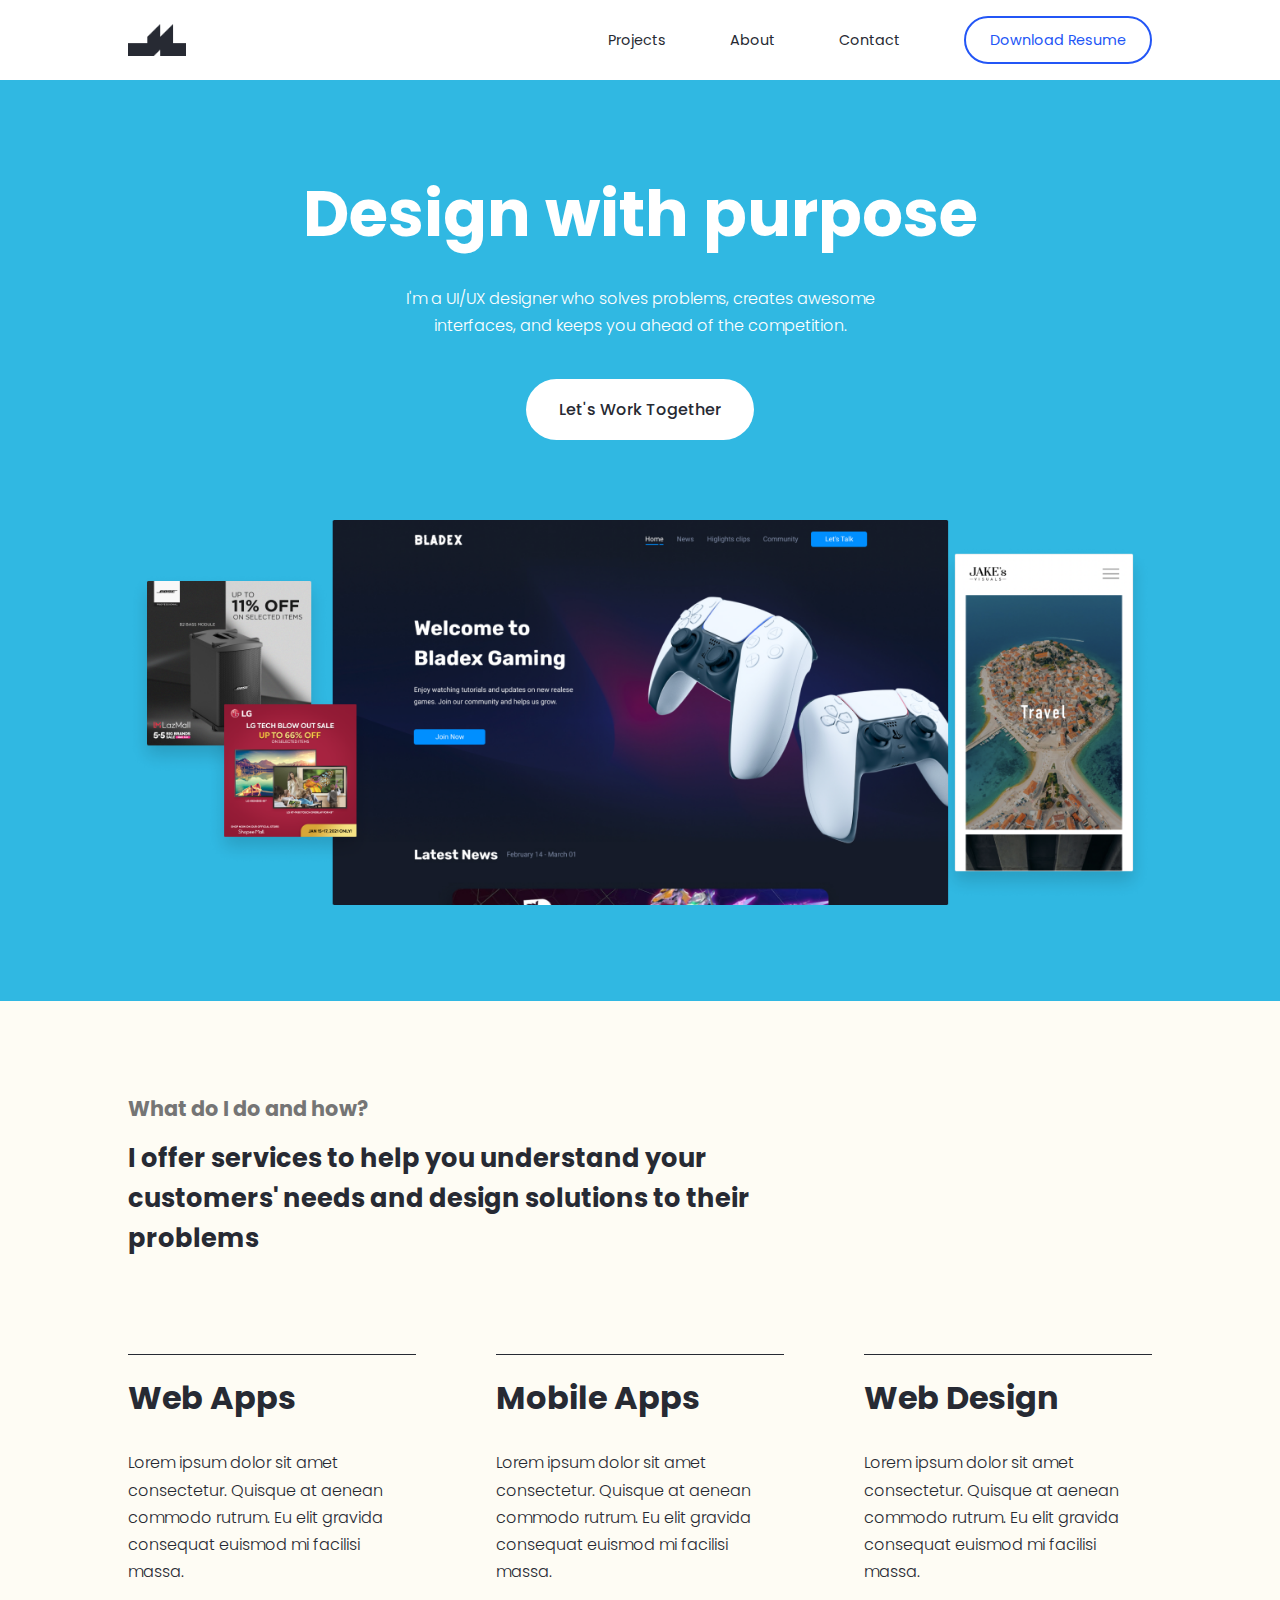
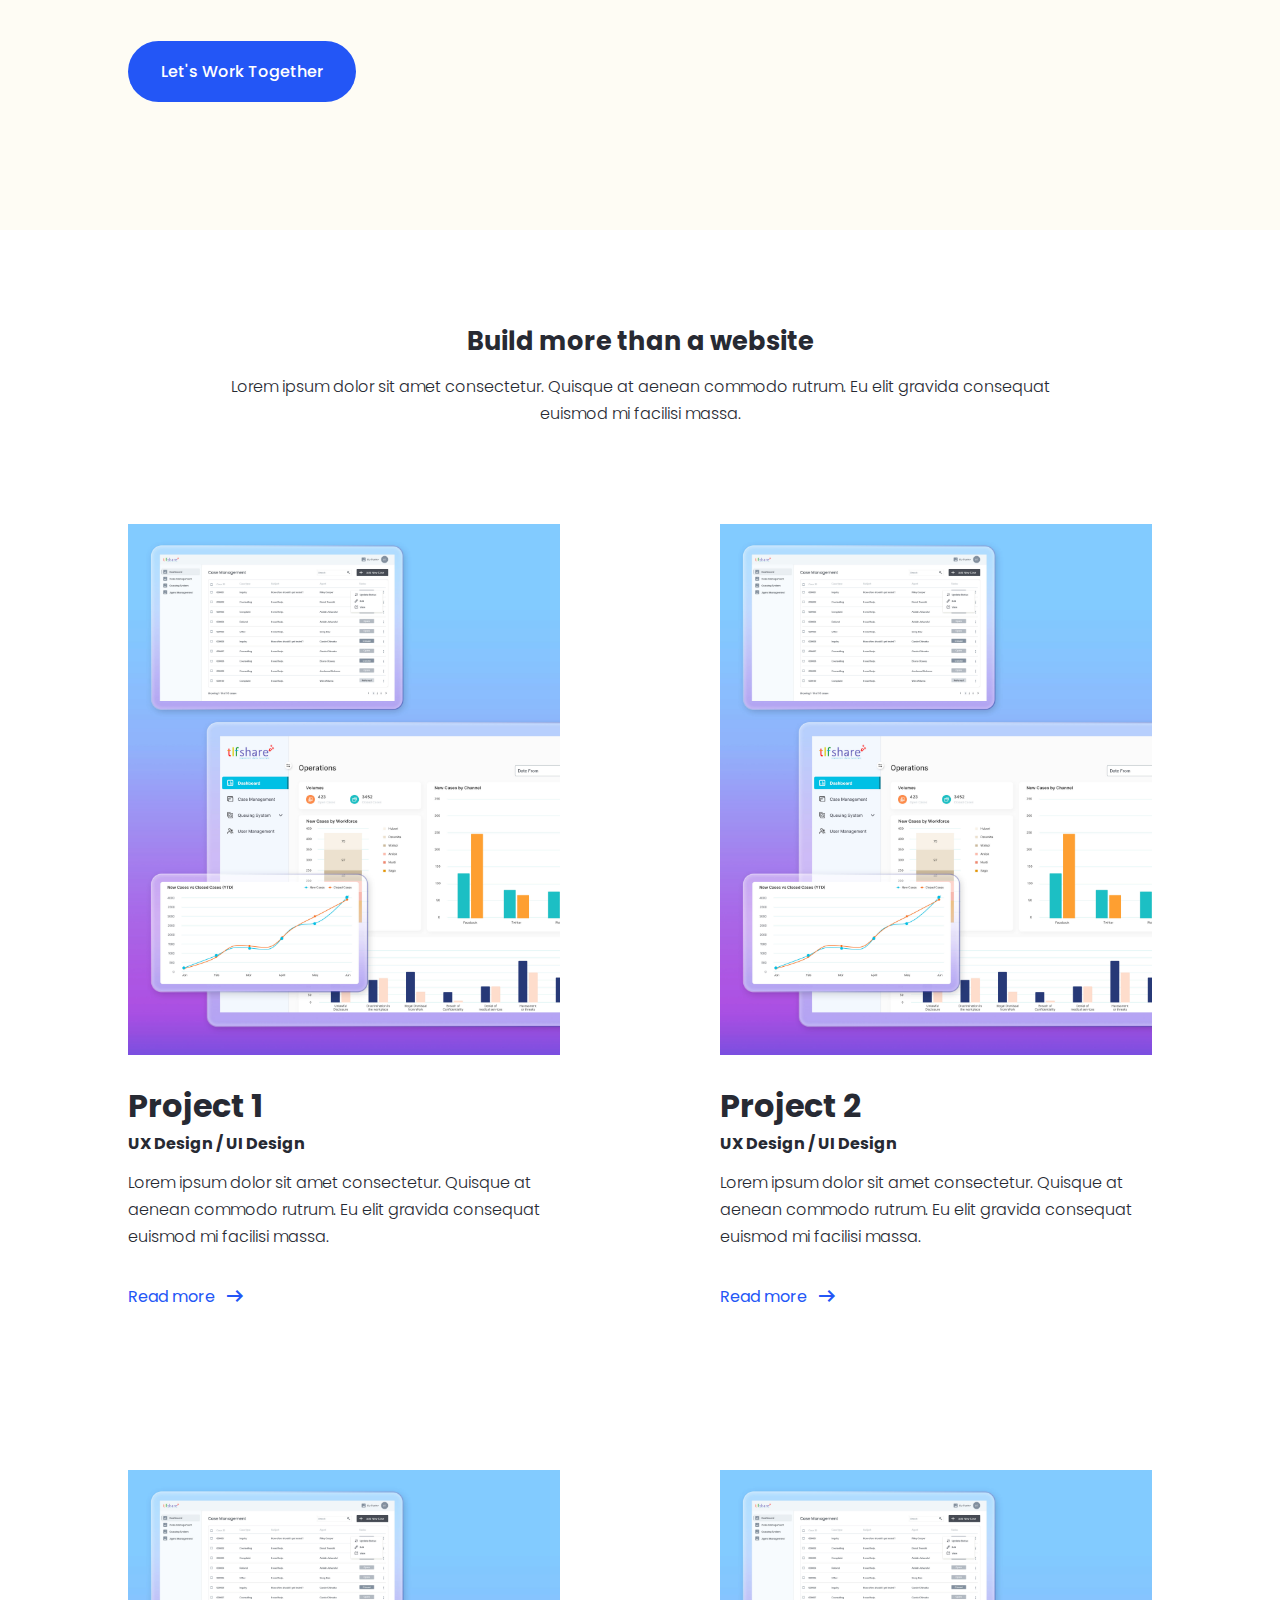
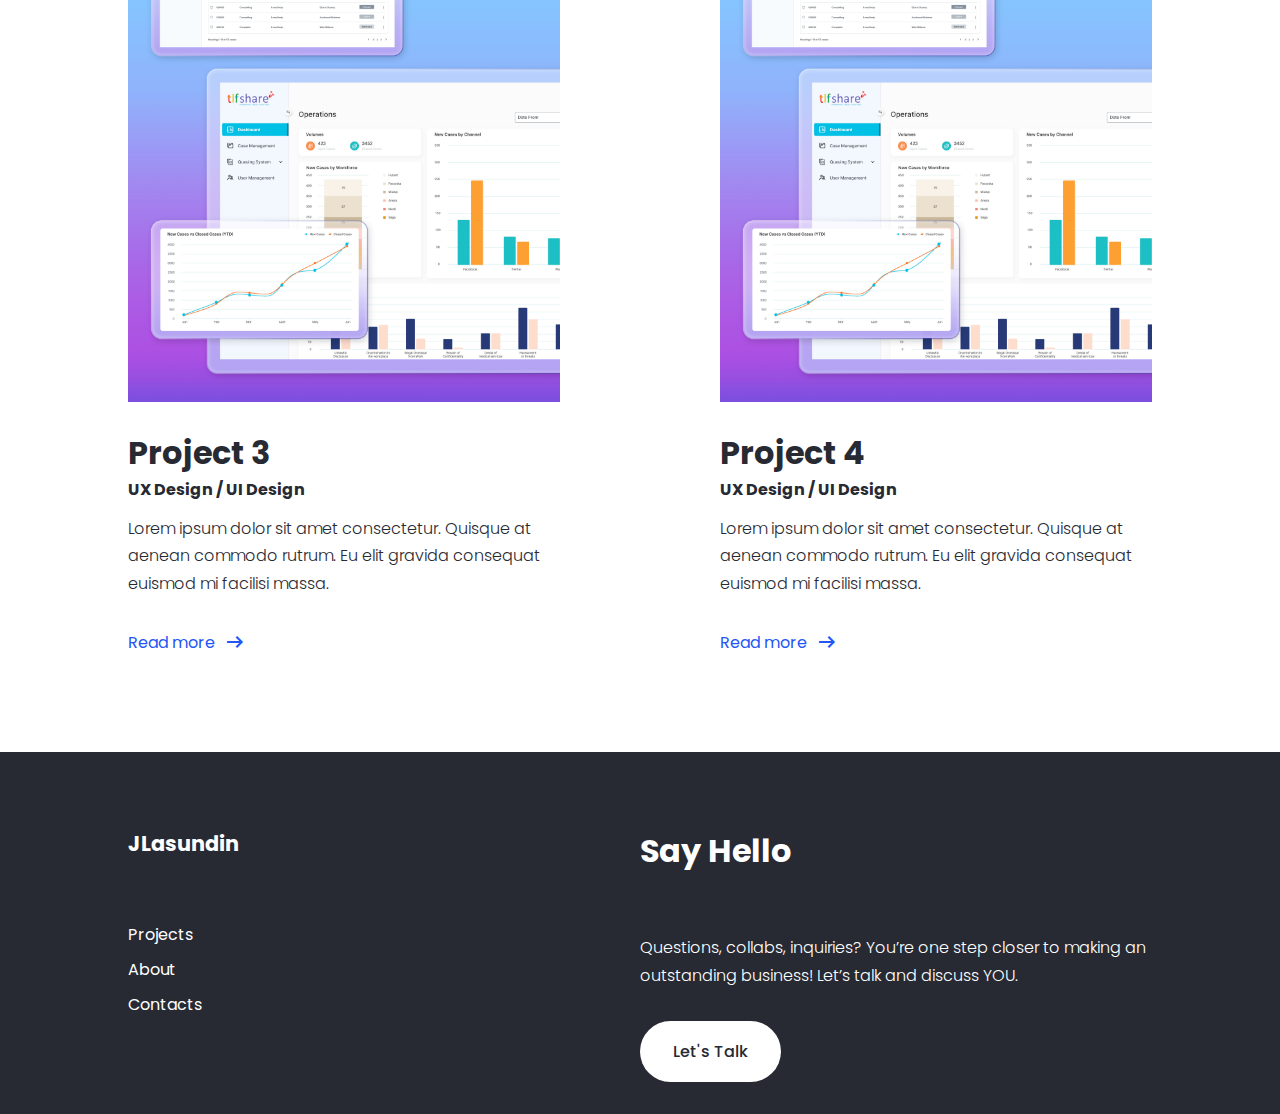
==== commit 1bba2513: "Fixed Image Wrapper" ====
--- a/index.html
+++ b/index.html
@@ -5,6 +5,7 @@
     <meta http-equiv="X-UA-Compatible" content="IE=edge">
     <meta name="viewport" content="width=device-width, initial-scale=1.0">
     <title>Jude Lasundin Portfolio</title>
+    <link rel="icon" type="image/x-icon" href="/images/Favicon.png">
 
 <!-- Material Design Icons-->
 <link rel="stylesheet" href="https://fonts.googleapis.com/css2?family=Material+Symbols+Outlined:opsz,wght,FILL,GRAD@20..48,100..700,0..1,-50..200" />
@@ -51,7 +52,7 @@
             <br>interfaces, and keeps you ahead of the competition.
         </p>
         <a href="pages/contact.html"
-        class="btn btnTertiary">Let's Work Together </a>
+        class="btn btnTertiary heroBtn">Let's Work Together </a>
         <img src="./images/Hero Image.png" alt="Hero Image">
         </div>
     </div>
@@ -99,7 +100,7 @@
 
             <article class="projectList">
                 <div class="imageWrap wrapPurple">
-                    <img src="./images/Hero Image.png" alt="Hero Image">
+                    <img src="./images/TLFShare.jpg" alt="Hero Image">
                 </div>
                 <h2>Project 1</h2>
                 <h5>UX Design / UI Design</h5>
@@ -113,7 +114,7 @@
 
             <article class="projectList">
                 <div class="imageWrap wrapOrange">
-                    <img src="./images/Hero Image.png" alt="Hero Image">
+                    <img src="./images/TLFShare.jpg" alt="Hero Image">
                 </div>
                 <h2>Project 2</h2>
                 <h5>UX Design / UI Design</h5>
@@ -127,7 +128,7 @@
 
             <article class="projectList">
                 <div class="imageWrap wrapBlue">
-                    <img src="./images/Hero Image.png" alt="Hero Image">
+                    <img src="./images/TLFShare.jpg" alt="Hero Image">
                 </div>
                 <h2>Project 3</h2>
                 <h5>UX Design / UI Design</h5>
@@ -141,7 +142,7 @@
 
             <article class="projectList">
                 <div class="imageWrap wrapPeach">
-                    <img src="./images/Hero Image.png" alt="Hero Image">
+                    <img src="./images/TLFShare.jpg" alt="Hero Image">
                 </div>
                 <h2>Project 4</h2>
                 <h5>UX Design / UI Design</h5>
--- a/style.css
+++ b/style.css
@@ -124,6 +124,7 @@
 
 .btnTertiary:hover{
     background-color: var(--color-primaryLight);
+    border-color: var(--color-primaryLight);
 }
 
 
@@ -143,7 +144,10 @@
     color: var(--color-white);
 }
 
-
+.heroBtn {
+    margin-top: 0.5rem;
+    margin-bottom: 5rem;
+}
 
 /* ================================ NAVBAR ==============================*/
 
@@ -217,6 +221,7 @@
 
 .heroContainer p {
     margin: 2rem 0 2rem;
+    font-weight: 300;
 }
 
 /* ====================== Skills Section =======================*/
@@ -227,6 +232,7 @@
 
 .skills p {
     color: var(--color-black);
+    font-weight: 300;
 }
 
 .skills h3 {
@@ -265,6 +271,7 @@
 
 .projects p {
     color: var(--color-black);
+    font-weight: 300;
     margin: 1rem 0;
 }
 
@@ -292,16 +299,13 @@
 .projectsBottom {
     display: grid;
     grid-template-columns: repeat(2,1fr);
-    gap: 10rem;
+    gap:10rem;
 }
 
 .imageWrap {
-    display: flex;
+    object-fit: cover;
     align-items: center;
     width: 100%;
-    height: 37rem;
-    max-height: 37em;
-    padding: 3rem 3rem;
     background-color: #00bf8e;
     margin-bottom: 2rem;
 }
@@ -326,13 +330,10 @@
 
 /* ====================== Footer =======================*/
 
-.footer{
+
+.footer  {
     background-color: var(--color-black);
     padding-top: 5rem;
-    color: var(--color-white);
-}
-
-.footer  {
     width: 100%;
     height: 100%;
     color: var(--color-white);
@@ -362,6 +363,10 @@
 
 .footer-2 h2 {
     margin-bottom: 4rem;
+}
+
+.footer-2 p {
+    font-weight: 300;
 }
 
 /* ==================== MEDIA QUERIES (TABLETS) ====================*/
@@ -445,31 +450,18 @@
         justify-content: center;
         align-items: center;
     }
-    
-
-}
-
-
-
- /* ==================== Projects====================*/
-
-
-.projectsBottom {
+
+
+     /* ==================== Projects====================*/
+
+
+    .projectsBottom {
     display: grid;
     grid-template-columns: repeat(2,1fr);
-    gap: 4rem;
-}
-
-.imageWrap {
-    display: flex;
-    align-items: center;
-    width: 100%;
-    height: 35rem;
-    padding: 3rem 3rem;
-}
-
-
-
+    gap: 5rem;
+    }
+
+}
 
 
 /* ==================== MEDIA QUERIES (mobile) ====================*/
@@ -522,9 +514,4 @@
         gap: 5rem;
     }
     
-    .imageWrap {
-        width: 100%;
-        height: 30rem;
-    }
-
-}
+}
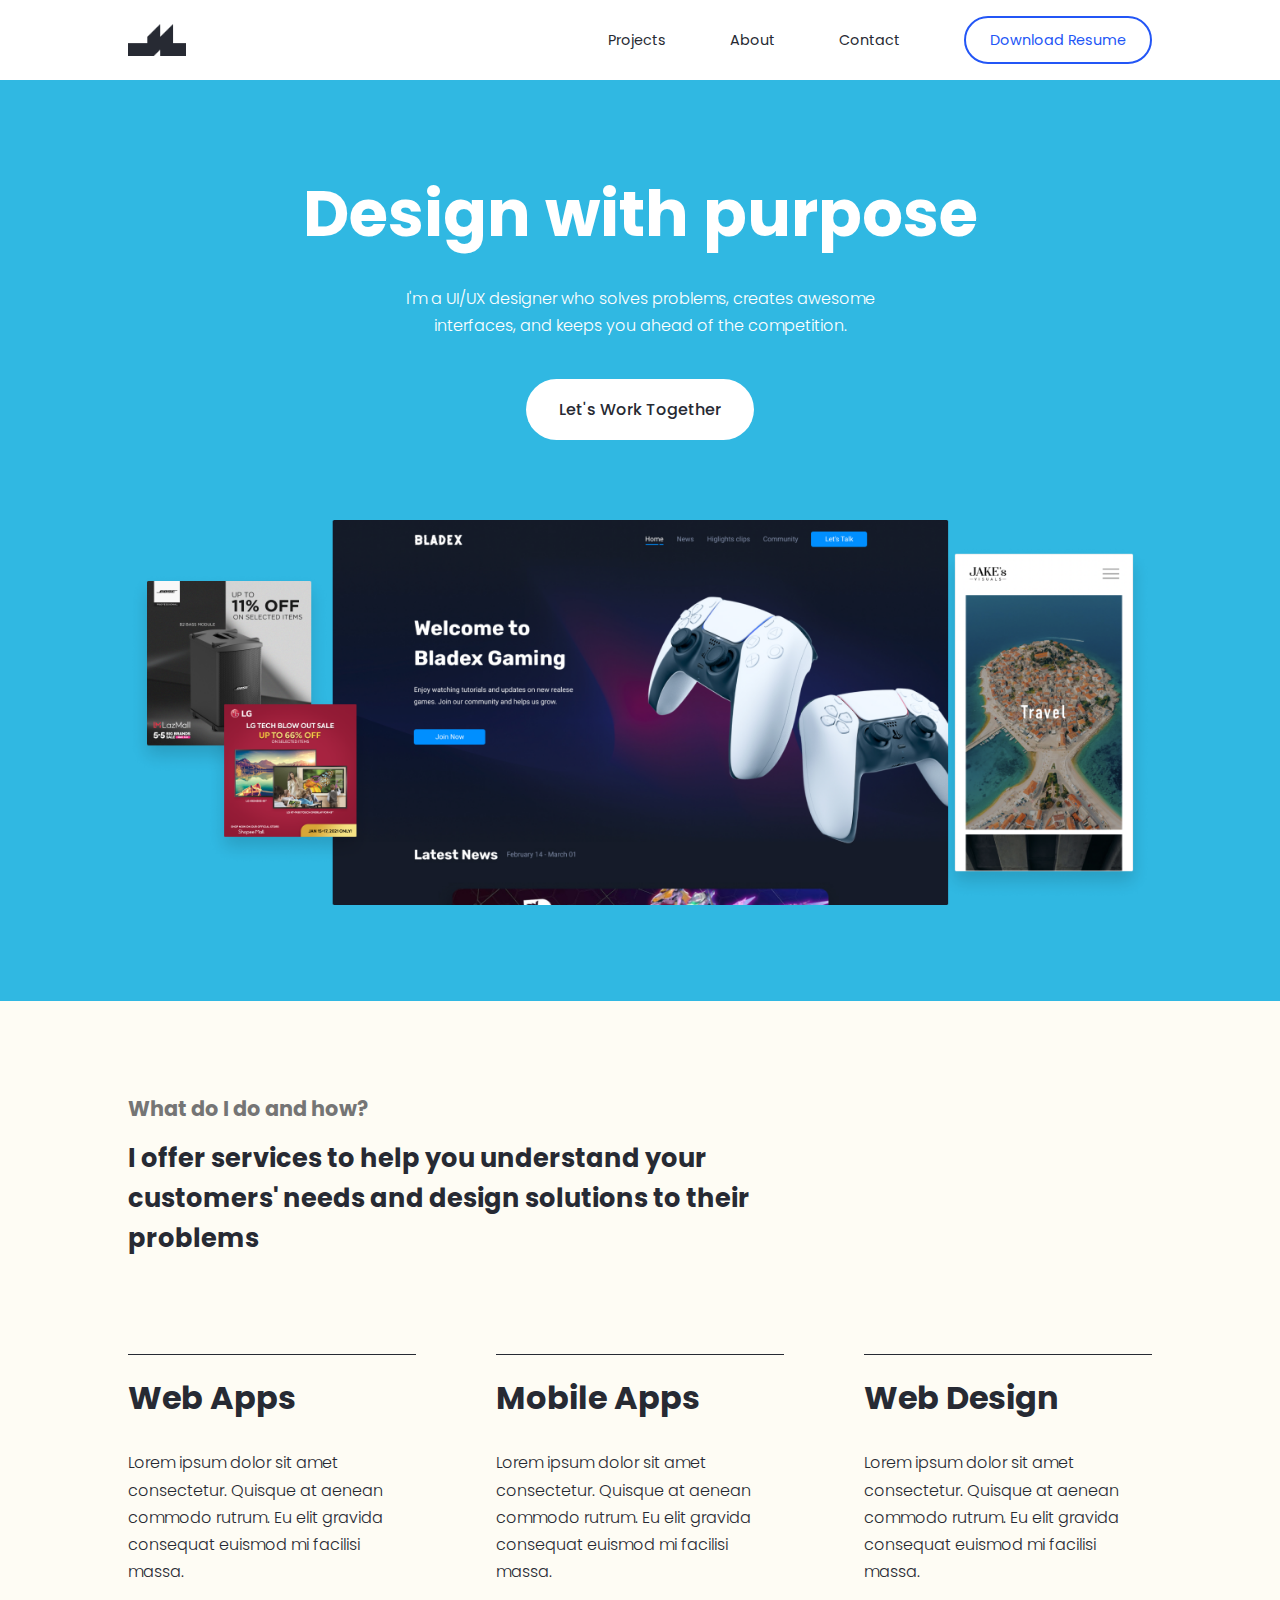
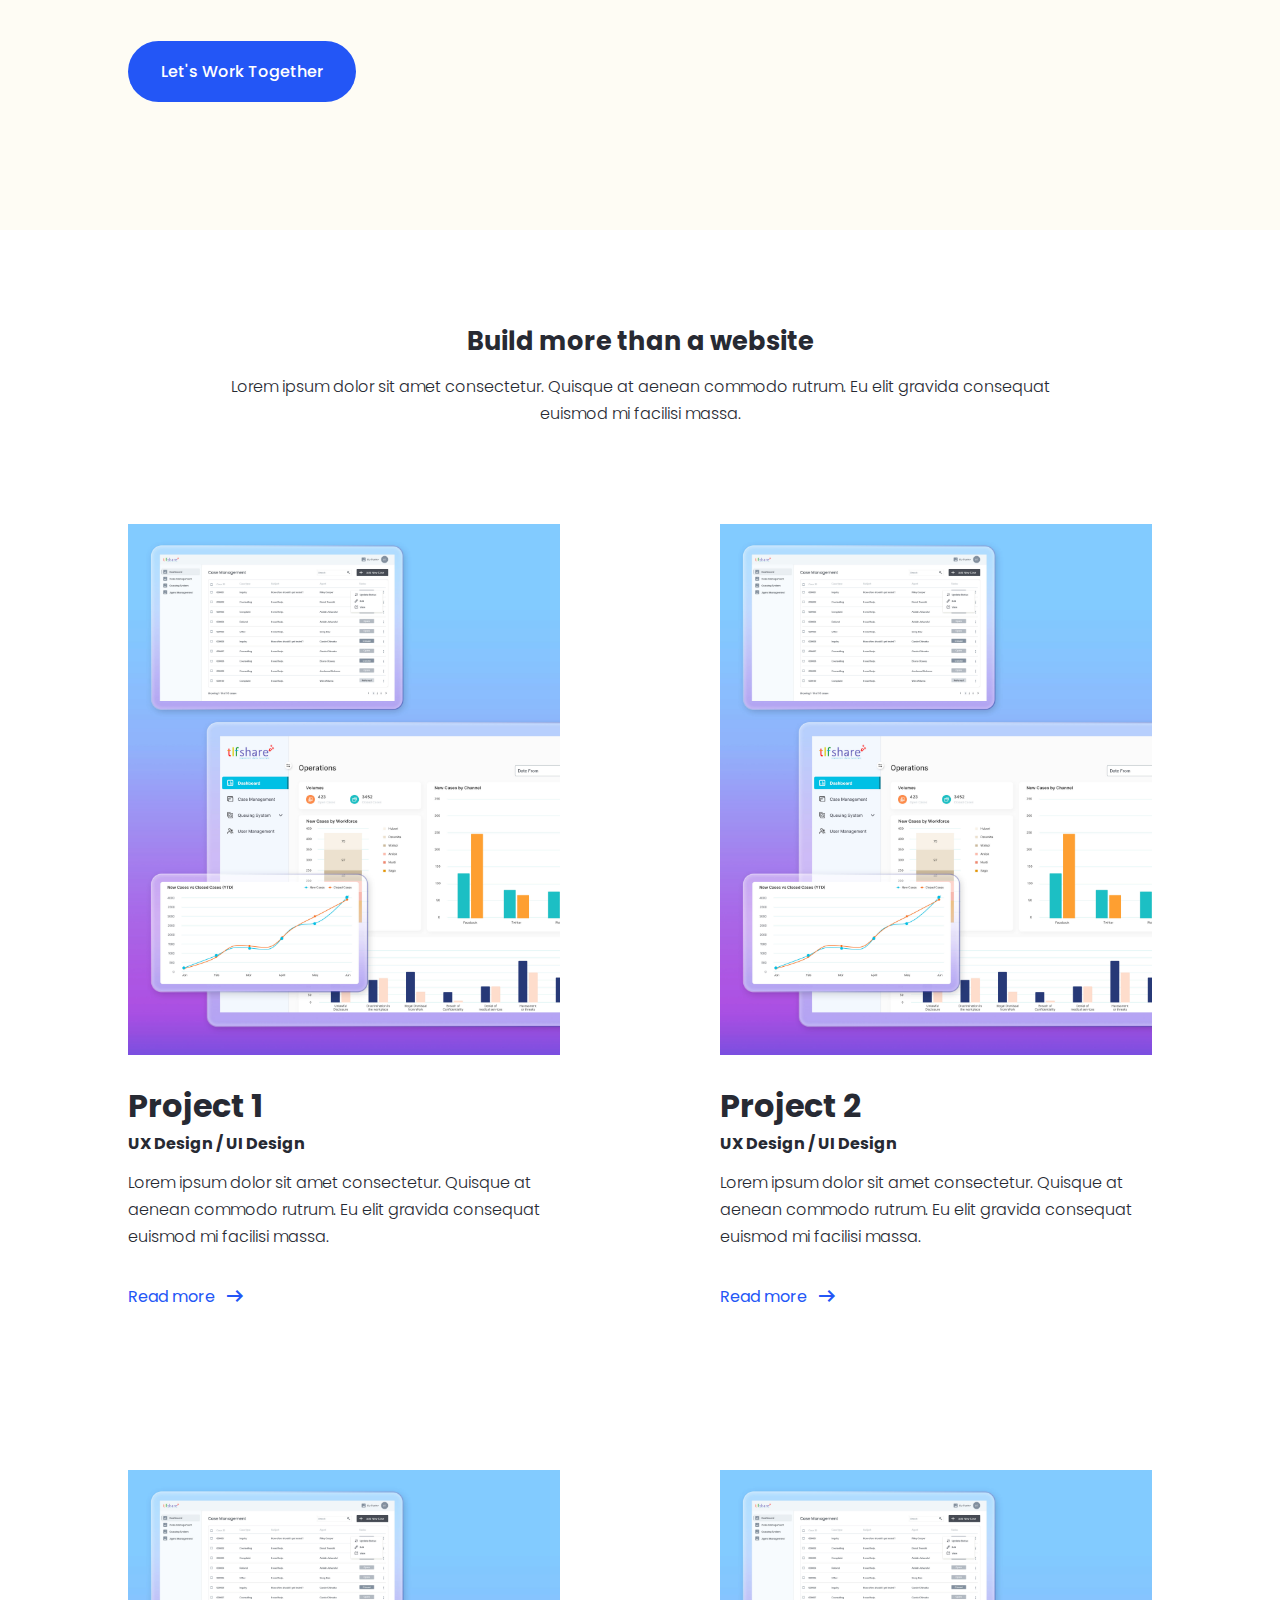
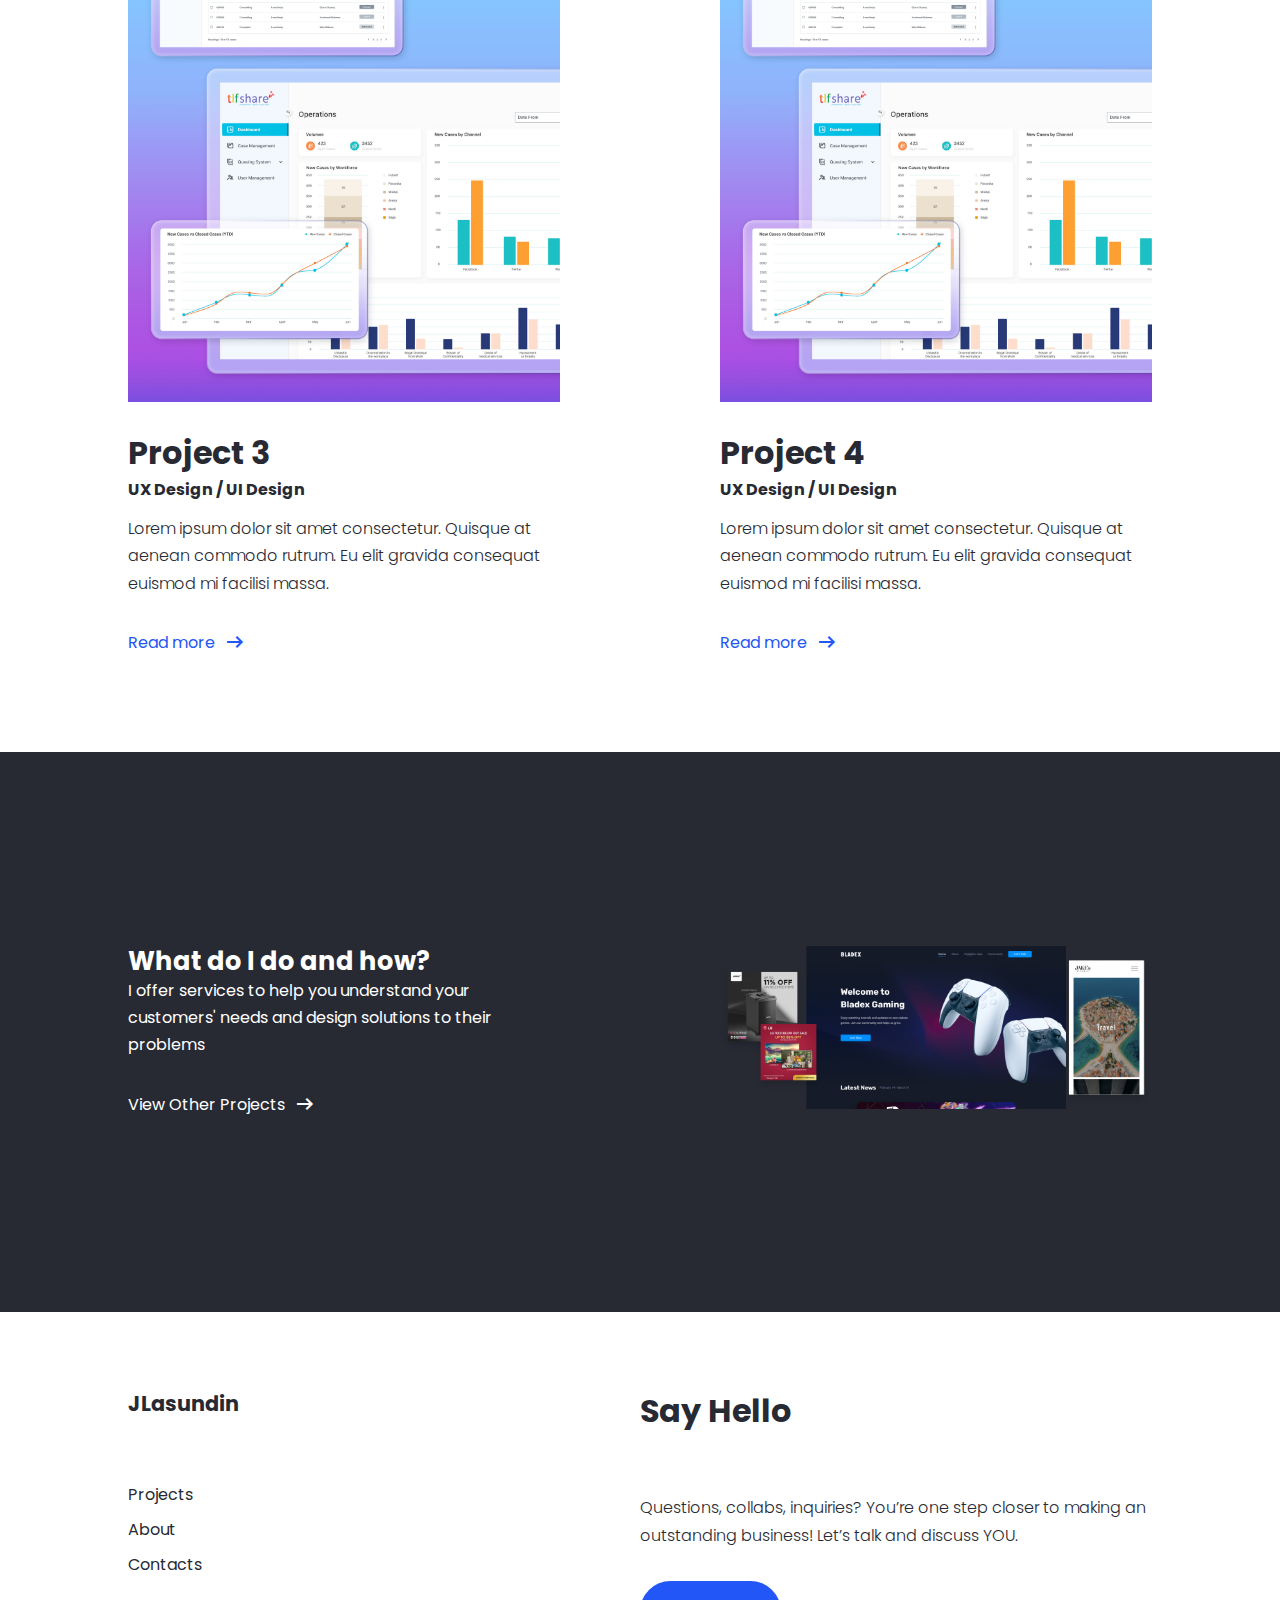
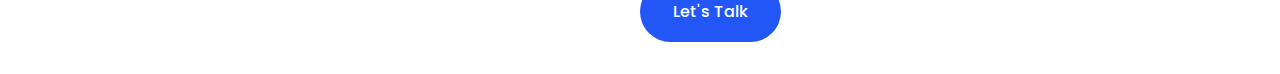
==== commit e30e9eec: "Added other project page" ====
--- a/index.html
+++ b/index.html
@@ -16,7 +16,7 @@
 <link href="https://fonts.googleapis.com/css2?family=Poppins:wght@200;300;500;700;900&display=swap" rel="stylesheet">
 
 
-<link rel="stylesheet" href="./style.css">
+<link rel="stylesheet" href="./css/style.css">
 </head>
 <body>
    <nav>
@@ -27,9 +27,9 @@
                 alt="JudeLasundin">
             </a>
         <ul class="navMenu">
-            <li><a href="pages/projects.html">Projects</a></li>
-            <li><a href="pages/about.html">About</a></li>
-            <li><a href="pages/contact.html">Contact</a></li>
+            <li><a href="/projects.html">Projects</a></li>
+            <li><a href="/about.html">About</a></li>
+            <li><a href="/contact.html">Contact</a></li>
             <a href="Files/JONATHAN S. LASUNDIN - RESUME 1.pdf" download
                 class="btnDownload">Download Resume</a>
         </ul>
@@ -159,6 +159,30 @@
 
 <!--============================ END OF PROJECTS ==========================-->
 
+
+<section class="otherProjects">
+    <div class="container otherProj">
+        <div class="projLeft">
+            <h3>What do I do and how?</h3>
+            <p>I offer services to help you understand your customers' needs and design solutions to their problems
+            </p>
+            <a href="other.html">View Other Projects
+                <span class="material-symbols-outlined">
+                    arrow_right_alt
+                </span>
+            </a>
+        </div>
+
+        <div class="projRight">
+            <img src="./images/Hero Image.png" alt="Hero Image">
+        </div>
+    </div>
+    </div>
+</section>
+
+<!--============================ END OF OTHER PROJECTS ==========================-->
+
+
 <footer class="footer">
     <div class="container footerContainer">
         <div class="footer-1">
@@ -173,10 +197,10 @@
             <h2>Say Hello</h2>
             <p>Questions, collabs, inquiries? You’re one step closer to making an outstanding business!
                 Let’s talk and discuss YOU.</p>
-            <a href="pages/contact.html" class="btn">Let's Talk</a>
+            <a href="/contact.html" class="btn btnPrimary">Let's Talk</a>
         </div>
     </div>
 </footer>
-    <script src="./main.js"></script>
+    <script src="./js/main.js"></script>
 </body>
 </html>--- a/css/style.css
+++ b/css/style.css
@@ -0,0 +1,547 @@
+* {
+    padding: 0;
+    margin: 0;
+    border: 0;
+    outline: 0;
+    text-decoration: none;
+    list-style: none;
+    box-sizing: border-box;
+}
+
+:root {
+    --color-primary: #2356F6;
+    --color-primaryLight: #5b84ff;
+    --color-success: #00bf8e;
+    --color-warning: #f7c94b;
+    --color-danger: #f75842;
+    --color-dangerVariant: rgba(247, 88, 66, 0.4);
+    --color-white: #fff;
+    --color-light: rgba(255, 255, 255, 0.7);
+    --color-black: #272A33;
+    --color-bg: #30B8E2;
+    --color-bg1: #FEFCF4;
+    --color-bg2: #e1effd;
+
+    --container-width-lg: 80%;
+    --container-width-md: 90%;
+    --container-width-sm: 94%;
+
+    --transition: all 400ms ease;
+
+}
+
+body {
+    font-family: 'Poppins', sans-serif;
+    line-height: 1.7;
+    color: var(--color-black);
+    background: var(--color-bg);
+}
+
+.container {
+    width: var(--container-width-lg);
+    margin: 0 auto;
+}
+
+section {
+    padding: 6rem 0;
+}
+
+h1, h2, h3, h4, h5 {
+    line-height: 1.2;
+}
+
+h1 {
+    font-size: 4rem;
+}
+
+h2 {
+    font-size: 2rem;
+}
+
+h3 {
+    font-size: 1.6rem;
+}
+
+h4 {
+    font-size: 1.3rem;
+}
+
+h5 {
+    font-size: 1rem;
+}
+
+a {
+    color:  var(--color-black);
+}
+
+img {
+    width: 100%;
+    display: block;
+    object-fit: cover;
+}
+
+.btn {
+    display: inline-block;
+    background-color: var(--color-white);
+    color: var(--color-black);
+    padding: 1rem 2rem;
+    border: 1px solid transparent;
+    font-weight: 500;
+    border-radius: 50em;
+    margin-top: 2rem;
+    margin-bottom: 2rem;
+    transition: var(--transition);
+}
+
+.btn:hover {
+    background: transparent;
+    color: var(--color-white);
+    border-color:  var(--color-white);
+}
+
+.btnPrimary{
+    background-color: var(--color-primary);
+    color: var(--color-white);
+}
+
+.btnPrimary:hover{
+    background-color: var(--color-primaryLight);
+}
+
+.btnSecondary{
+    background-color: var(--color-primary);
+    color: var(--color-white);
+}
+
+.btnSecondary:hover{
+    background-color: var(--color-primaryLight);
+}
+
+.btnTertiary{
+    background-color: var(--color-white);
+    color: var(--color-black);
+}
+
+.btnTertiary:hover{
+    background-color: var(--color-primaryLight);
+    border-color: var(--color-primaryLight);
+}
+
+
+.btnDownload {
+    border-color: var(--color-primary);
+    border-style: solid;
+    border-width: 2px;
+    background-color: transparent;
+    color: var(--color-primary);
+    padding: 0.625rem 1.5rem;
+    border-radius: 50em;
+    transition: var(--transition);
+}
+
+.btnDownload:hover {
+    background-color: var(--color-primary);
+    color: var(--color-white);
+}
+
+.heroBtn {
+    margin-top: 0.5rem;
+    margin-bottom: 5rem;
+}
+
+/* ================================ NAVBAR ==============================*/
+
+nav {
+    background-color: var(--color-white);
+    width: 100%;
+    height: 5rem;
+    position: fixed;
+    top: 0;
+    z-index: 11;
+}
+
+/* change navbar style on scroll using javascript */
+
+.window-scroll{
+    background-color: var(--color-bg2);
+    box-shadow: 0 1rem 2rem rgba (0, 0, 0, 0.2);
+    transition: all 150ms ease;
+}
+
+.navContainer {
+    height: 100%;
+    display: flex;
+    justify-content: space-between;
+    align-items: center;
+    padding-top: 1rem;
+    padding-bottom: 1rem;
+}
+
+nav button {
+    display: none;
+}
+
+.navMenu{
+    display: flex;
+    align-items: center;
+    gap: 4rem;
+}
+
+.navMenu a {
+    font-size: 0.9rem;
+    transition: var(--transition);
+}
+
+.navMenu li a:hover {
+    color: var(--color-primary);
+}
+
+.navContainer img{
+    height: 2rem;
+}
+
+
+
+/* ====================== Hero Section =======================*/
+
+.heroSection {
+    background-color: var(--color-bg);
+}
+
+.heroSection h1, p{
+    color: var(--color-white);
+}
+
+.heroContainer {
+    align-items: center;
+    justify-content: center;
+    text-align: center;
+    margin-top: 5rem;
+}
+
+.heroContainer p {
+    margin: 2rem 0 2rem;
+    font-weight: 300;
+}
+
+/* ====================== Skills Section =======================*/
+
+.skills {
+    background-color: var(--color-bg1);
+}
+
+.skills p {
+    color: var(--color-black);
+    font-weight: 300;
+}
+
+.skills h3 {
+    margin-bottom: 6rem;
+    line-height: 2.5rem;
+}
+
+.skills h4 {
+    margin-bottom: 1rem;
+    color:#757575;
+}
+.skills h2{
+    margin-bottom: 2rem;
+}
+.skillsTop {
+    width: 70%;
+}
+
+.skillsBottom {
+    display: grid;
+    grid-template-columns: repeat(3,1fr);
+    gap: 5rem;
+}
+
+.skillList {
+    border-top: 1.5px solid var(--color-black);
+    padding-top: 1.5rem;
+    padding-bottom: 1.5rem;
+}
+
+/* ====================== Projects Section =======================*/
+
+.projects {
+    background-color: var(--color-white);
+}
+
+.projects p {
+    color: var(--color-black);
+    font-weight: 300;
+    margin: 1rem 0;
+}
+
+.projectList a {
+    display: flex;
+    margin-top: 2rem;
+    color: var(--color-primary);
+    align-items: center;
+    gap: 0.5rem;
+}
+
+.projectList a:hover {
+    color: var(--color-primaryLight);
+}
+
+.projectsTop {
+    text-align: center;
+    padding: 0 5rem 5rem;
+}
+
+.projectsTop h3, h2 {
+    margin-bottom: 0.5rem;
+}
+
+.projectsBottom {
+    display: grid;
+    grid-template-columns: repeat(2,1fr);
+    gap:10rem;
+}
+
+.imageWrap {
+    object-fit: cover;
+    align-items: center;
+    width: 100%;
+    background-color: #00bf8e;
+    margin-bottom: 2rem;
+}
+
+.wrapPurple {
+    background-color: #6B62CA;
+}
+
+.wrapOrange {
+    background-color: #F99F6C;
+}
+
+.wrapBlue {
+    background-color: #157AC3;
+}
+
+.wrapPeach{
+    background-color: #F59985;
+}
+
+/* ====================== Footer =======================*/
+
+.otherProjects {
+    display: flex;
+    align-items: center;
+    justify-content: center;
+    background-color: var(--color-black);
+    color: var(--color-white);
+    height: 35rem;
+}
+
+.otherProj a {
+    display: flex;
+    margin-top: 2rem;
+    color: var(--color-white);
+    align-items: center;
+    gap: 0.5rem;
+}
+
+.otherProj a:hover {
+    color: var(--color-primaryLight);
+}
+
+.otherProj {
+    display: grid;
+    grid-template-columns: 1fr 1fr;
+    gap: 10rem;
+}
+
+
+
+/* ====================== Footer =======================*/
+
+
+.footer  {
+    background-color: var(--color-white);
+    padding-top: 5rem;
+    width: 100%;
+    height: 100%;
+    color: var(--color-black);
+}
+
+.permalinks a{
+    color: var(--color-black);
+}
+
+.permalinks a:hover{
+    color: var(--color-primaryLight);
+}
+
+.permalinks li {
+    margin-bottom: 0.5rem;
+}
+
+.footerContainer{
+    display: grid;
+    grid-template-columns: 1fr 1fr;
+}
+
+.footerLogo h4{
+    color: var(--color-black);
+    margin-bottom: 4rem;
+}
+
+.footer-2 h2 {
+    margin-bottom: 4rem;
+}
+
+.footer-2 p {
+    font-weight: 300;
+    color: var(--color-black);
+}
+
+/* ==================== MEDIA QUERIES (TABLETS) ====================*/
+
+@media screen and (max-width: 1024px) {
+    .container {
+        width: var(--container-width-md);
+    }
+    
+    h1 {
+        font-size: 3rem;
+    }
+    
+    h2 {
+        font-size: 2rem;
+    }
+
+    h3 {
+        font-size: 1.5rem;
+    }
+
+    h4 {
+        font-size: 1rem;
+    }
+
+/* ==================== NAVBAR ====================*/
+
+    nav button {
+    display: inline-block;
+    background: transparent;
+    font-size: 1.8rem;
+    color: var(--color-black);
+    cursor: pointer;
+    }
+
+    nav button#close-menu-btn {
+        display: none;
+    }
+
+    .navMenu {
+        position: fixed;
+        top: 5rem;
+        right: 5%;
+        height: fit-content;
+        width: 18rem;
+        flex-direction: column;
+        gap: 0;
+        display: none;
+    }
+
+    .navMenu li {
+        width: 100%;
+        height: 5.8rem;
+    }
+
+    .navMenu li a {
+        color: var(--color-white);
+        background: var(--color-primary);
+        box-shadow: 0px 10px 15px -3px rgba(0,0,0,0.1);
+        width: 100%;
+        height: 100%;
+        display: grid;
+        place-items: center;
+
+    }
+
+    .navMenu li a:hover {
+        background: var(--color-primaryLight);
+        color: var(--color-white);
+    }
+
+
+    .btnDownload {
+        background-color: var(--color-primary);
+        color: var(--color-white);
+        border-radius: 0;
+        transition: var(--transition);
+        width: 100%;
+        height: 5.8rem;
+        display: flex;
+        justify-content: center;
+        align-items: center;
+    }
+
+
+     /* ==================== Projects====================*/
+
+
+    .projectsBottom {
+    display: grid;
+    grid-template-columns: repeat(2,1fr);
+    gap: 5rem;
+    }
+
+}
+
+
+/* ==================== MEDIA QUERIES (mobile) ====================*/
+
+@media screen and (max-width: 768px) {
+
+
+    /* ==================== NavBar ====================*/
+    .btnDownload {
+        background-color: var(--color-primary);
+        color: var(--color-white);
+        border-radius: 0;
+        transition: var(--transition);
+        width: 100%;
+        height: 5.8rem;
+        display: flex;
+        justify-content: center;
+        align-items: center;
+    }
+
+    /* ==================== Skills ====================*/
+
+    .skills {
+        text-align: center;
+        align-items: center;
+        justify-content: center;
+    }
+
+    .skillsTop {
+        width: 100%;
+    }
+    
+    .skillsBottom {
+        display: grid;
+        grid-template-columns: repeat(1,1fr);
+        gap: 5rem;
+    }
+    
+    .skillList {
+        border-top: 1.5px solid var(--color-black);
+        padding-top: 1.5rem;
+        padding-bottom: 1.5rem;
+    }
+
+     /* ==================== Projects ====================*/
+
+     .projectsBottom {
+        display: grid;
+        grid-template-columns: repeat(1,1fr);
+        gap: 5rem;
+    }
+    
+}
